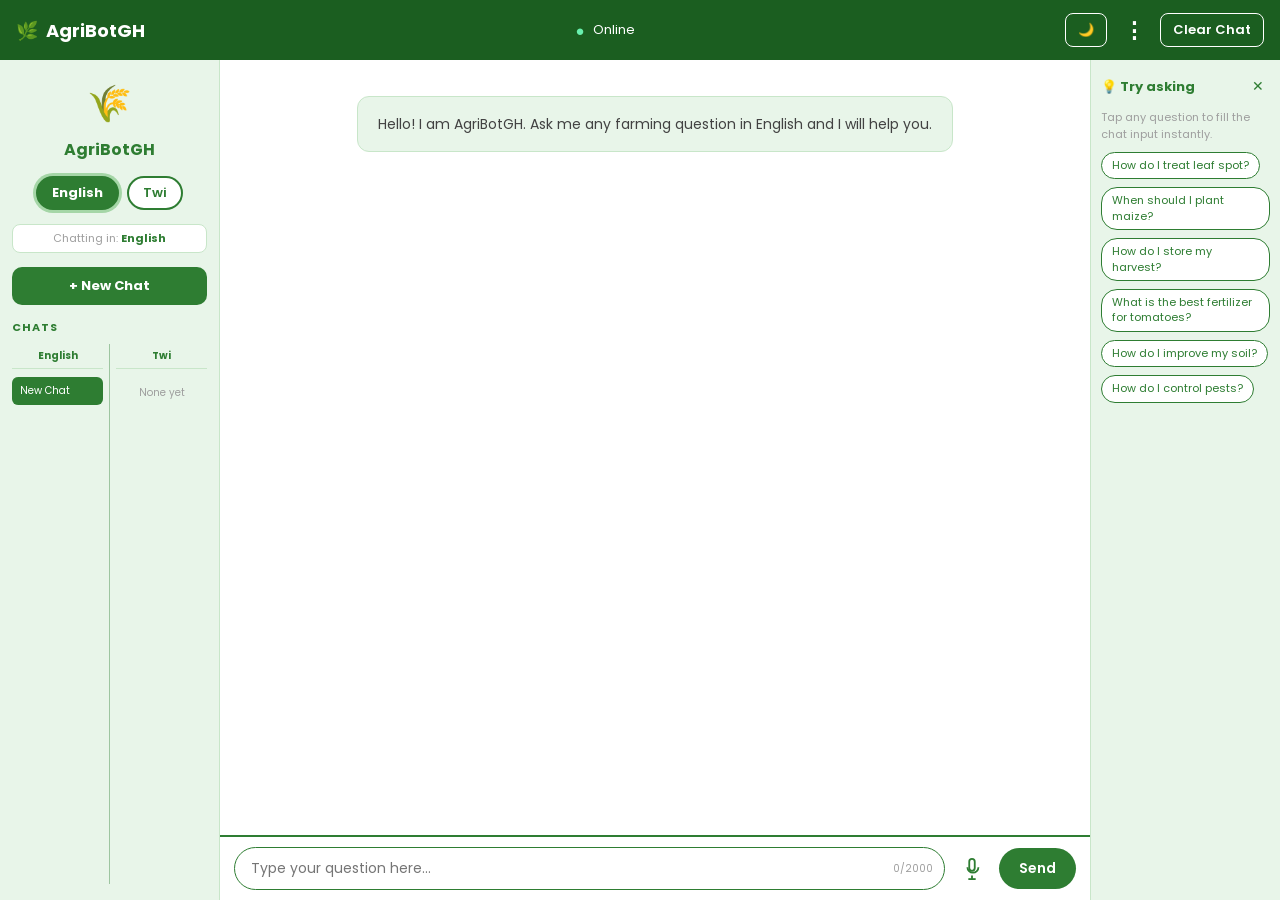
==== index.html @ aad79bd2 "AgriBotGH initial deployment" ====
<!DOCTYPE html>
<html lang="en">
<head>
  <meta charset="UTF-8">
  <meta name="viewport" content="width=device-width, initial-scale=1.0">
  <title>AgriBotGH</title>
  <link href="https://fonts.googleapis.com/css2?family=Poppins:wght@400;600;700&display=swap" rel="stylesheet">
  <link rel="stylesheet" href="style.css">
</head>
<body>
  <div class="app-shell">

    <header class="topbar">
      <div class="topbar-left">
        <button class="mobile-menu-button" aria-label="Open sidebar">☰</button>
        <span class="brand">
          <span class="brand-icon">🌿</span>
          <strong>AgriBotGH</strong>
        </span>
      </div>
      <div class="topbar-center">
        <span class="status-dot">●</span>
        <span class="status-text">Online</span>
      </div>
      <div class="topbar-right">
        <div class="mobile-language-toggle mobile-only"></div>
        <button class="theme-toggle-button" type="button" aria-label="Switch theme">🌙</button>
        <button class="suggestions-toggle-button" type="button" aria-label="Show suggestions" title="Quick suggestions">⋮</button>
        <button class="clear-chat-button" type="button">Clear Chat</button>
      </div>
    </header>

    <div class="main-layout">

      <!-- LEFT SIDEBAR -->
      <aside class="sidebar" id="leftSidebar">
        <div class="sidebar-brand">
          <div class="sidebar-icon">🌾</div>
          <div class="sidebar-title">AgriBotGH</div>
        </div>
        <div class="language-toggle" id="languageToggle">
          <button type="button" class="lang-button active" data-lang="en">English</button>
          <button type="button" class="lang-button" data-lang="tw">Twi</button>
        </div>
        <div class="current-lang-indicator" id="currentLangIndicator">
          Chatting in: <strong>English</strong>
        </div>
        <button type="button" class="new-chat-btn" id="newChatBtn">+ New Chat</button>
        <div class="sidebar-history">
          <div class="sidebar-history-title">Chats</div>
          <div class="history-columns">
            <div class="history-col">
              <div class="history-col-label">English</div>
              <div class="history-col-list" id="enHistoryList">
                <p class="empty-state-small">None yet</p>
              </div>
            </div>
            <div class="history-divider"></div>
            <div class="history-col">
              <div class="history-col-label">Twi</div>
              <div class="history-col-list" id="twHistoryList">
                <p class="empty-state-small">None yet</p>
              </div>
            </div>
          </div>
        </div>

      </aside>

      <!-- MAIN CHAT -->
      <section class="chat-area">
        <div class="chat-content">
          <div class="messages" id="messages"></div>
        </div>
        <div class="chat-input-bar">
          <div class="input-wrapper">
            <input id="chatInput" type="text" placeholder="Type your question here..." autocomplete="off" maxlength="2000">
            <span class="char-counter" id="charCounter">0/2000</span>
          </div>
          <button id="voiceButton" type="button" class="voice-button" aria-label="Record voice message">
            <svg class="voice-icon" viewBox="0 0 24 24" fill="none" stroke="currentColor" stroke-width="2">
              <path d="M12 1c-1.657 0-3 1.343-3 3v7c0 1.657 1.343 3 3 3s3-1.343 3-3V4c0-1.657-1.343-3-3-3z"/>
              <path d="M19 10c0 3.314-2.686 6-6 6s-6-2.686-6-6"/>
              <line x1="12" y1="19" x2="12" y2="23"/>
              <line x1="8" y1="23" x2="16" y2="23"/>
            </svg>
          </button>
          <canvas id="voiceCanvas" width="80" height="32" style="display:none;border-radius:6px;background:rgba(46,125,50,0.08);"></canvas>
          <button id="sendButton" type="button" class="send-button">Send</button>
        </div>
      </section>

      <!-- RIGHT SIDEBAR: Quick Suggestions -->
      <aside class="suggestions-sidebar open" id="suggestionsSidebar">
        <div class="suggestions-header">
          <span class="suggestions-title">💡 Try asking</span>
          <button class="suggestions-close" type="button" aria-label="Close suggestions">✕</button>
        </div>
        <p class="sidebar-description">Tap any question to fill the chat input instantly.</p>
        <div id="chipsContainer">
          <div class="chips-group" id="enChips">
            <button type="button" class="chip" data-lang="en">How do I treat leaf spot?</button>
            <button type="button" class="chip" data-lang="en">When should I plant maize?</button>
            <button type="button" class="chip" data-lang="en">How do I store my harvest?</button>
            <button type="button" class="chip" data-lang="en">What is the best fertilizer for tomatoes?</button>
            <button type="button" class="chip" data-lang="en">How do I improve my soil?</button>
            <button type="button" class="chip" data-lang="en">How do I control pests?</button>
          </div>
          <div class="chips-group" id="twChips" style="display:none">
            <button type="button" class="chip" data-lang="tw">Dɛn na menyɛ sɛ m'asase yɛ pa?</button>
            <button type="button" class="chip" data-lang="tw">Bere bɛn na meto aburoɔ?</button>
            <button type="button" class="chip" data-lang="tw">Dɛn na menyɛ wɔ abura mu yadeɛ ho?</button>
            <button type="button" class="chip" data-lang="tw">Ferefere bɛn na ɛyɛ dɛ wɔ tamato ho?</button>
            <button type="button" class="chip" data-lang="tw">Dɛn ferefere na ɛboa m'asase mu?</button>
            <button type="button" class="chip" data-lang="tw">Dɛn na menyɛ wɔ adwummaker ho?</button>
          </div>
        </div>
      </aside>

    </div>

    <div class="mobile-overlay" id="mobileOverlay"></div>


  </div>
  <script src="app.js"></script>
</body>
</html>
---- style.css ----
:root {
  --color-primary: #2E7D32;
  --color-header: #1B5E20;
  --color-sidebar-bg: #E8F5E9;
  --color-page-bg: #F5F5F5;
  --color-bot-bubble: #F0F0F0;
  --color-body-text: #424242;
  --color-timestamp: #9E9E9E;
  --color-chat-bg: white;
  --font-main: 'Poppins', sans-serif;
  --font-size-base: 15px;
  --bubble-radius: 16px;
}

* { box-sizing: border-box; }
html, body { margin: 0; min-height: 100%; height: 100%; }

body {
  font-family: var(--font-main);
  font-size: var(--font-size-base);
  color: var(--color-body-text);
  background: var(--color-page-bg);
}

button { font-family: var(--font-main); }

.app-shell {
  height: 100vh;
  display: flex;
  flex-direction: column;
  overflow: hidden;
}

/* ── TOPBAR ─────────────────────────────────────────────────────── */
.topbar {
  background: var(--color-header);
  color: white;
  display: flex;
  align-items: center;
  justify-content: space-between;
  padding: 0 16px;
  height: 60px;
  flex-shrink: 0;
  z-index: 10;
}

.topbar-left, .topbar-center, .topbar-right {
  display: flex;
  align-items: center;
  gap: 8px;
}

.new-conversation-button, .history-toggle-button, .suggestions-toggle-button {
  border: none;
  background: transparent;
  color: white;
  font-size: 18px;
  cursor: pointer;
  padding: 6px 8px;
  border-radius: 6px;
  transition: background 0.2s;
}
.new-conversation-button:hover, .history-toggle-button:hover, .suggestions-toggle-button:hover {
  background: rgba(255,255,255,0.15);
}

.suggestions-toggle-button {
  font-size: 22px;
  font-weight: 700;
  letter-spacing: -1px;
}

.brand { display: flex; align-items: center; gap: 8px; font-size: 18px; font-weight: 700; }
.status-dot { color: #69F0AE; }
.status-text { font-size: 13px; }

.clear-chat-button, .theme-toggle-button {
  border: 1px solid white;
  background: transparent;
  color: white;
  border-radius: 8px;
  padding: 6px 12px;
  cursor: pointer;
  font-weight: 600;
  font-size: 13px;
}

/* ── MAIN LAYOUT ─────────────────────────────────────────────────── */
.main-layout {
  display: flex;
  flex: 1;
  min-height: 0;
  overflow: hidden;
}

/* ── LEFT SIDEBAR ─────────────────────────────────────────────────── */
.sidebar {
  width: 220px;
  min-width: 220px;
  background: var(--color-sidebar-bg);
  padding: 16px 12px;
  display: flex;
  flex-direction: column;
  gap: 14px;
  overflow-y: auto;
  border-right: 1px solid #C8E6C9;
}

.sidebar-brand { text-align: center; }
.sidebar-icon { font-size: 36px; }
.sidebar-title { font-size: 16px; font-weight: 700; color: var(--color-primary); margin-top: 6px; }

.language-toggle { display: flex; justify-content: center; gap: 8px; }

.lang-button {
  border-radius: 20px;
  padding: 5px 14px;
  font-size: 13px;
  cursor: pointer;
  border: 2px solid var(--color-primary);
  background: white;
  color: var(--color-primary);
  font-weight: 600;
  transition: all 0.2s ease;
}

/* FIX 1: Clear active state highlight */
.lang-button.active {
  background: var(--color-primary) !important;
  color: white !important;
  border-color: var(--color-primary) !important;
  box-shadow: 0 0 0 3px #A5D6A7 !important;
  font-weight: 700 !important;
}

/* Current language indicator */
.current-lang-indicator {
  text-align: center;
  font-size: 11px;
  color: var(--color-timestamp);
  background: white;
  border-radius: 8px;
  padding: 5px 8px;
  border: 1px solid #C8E6C9;
}
.current-lang-indicator strong { color: var(--color-primary); }

/* FIX 3: History split into two columns with divider */


/* ── CHAT AREA ─────────────────────────────────────────────────────── */
.chat-area {
  flex: 1;
  background: var(--color-chat-bg);
  display: flex;
  flex-direction: column;
  min-height: 0;
  overflow: hidden;
}

.chat-content { flex: 1; overflow: hidden; padding: 16px 20px 0; }

.messages {
  display: flex;
  flex-direction: column;
  gap: 16px;
  height: 100%;
  overflow-y: auto;
  padding-bottom: 16px;
}

.message-card { display: flex; flex-direction: column; gap: 4px; }
.bot-message, .typing-indicator { align-items: flex-start; }

.bot-message .bubble, .typing-indicator .bubble {
  display: inline-flex;
  align-items: flex-start;
  gap: 10px;
  background: var(--color-bot-bubble);
  color: var(--color-body-text);
  border-radius: 0 var(--bubble-radius) var(--bubble-radius) var(--bubble-radius);
  max-width: 75%;
  padding: 12px 16px;
  line-height: 1.6;
  font-size: 14px;
}

.user-message { align-items: flex-end; }
.user-message .bubble {
  background: var(--color-primary);
  color: white;
  border-radius: var(--bubble-radius) 0 var(--bubble-radius) var(--bubble-radius);
  max-width: 75%;
  padding: 12px 16px;
  font-size: 14px;
  line-height: 1.6;
}

.message-icon { font-size: 16px; flex-shrink: 0; }
.message-timestamp { font-size: 10px; color: var(--color-timestamp); }
.message-timestamp.right { text-align: right; }

/* FIX 4: Welcome message per language */
.welcome-box {
  margin: 20px auto;
  background: #E8F5E9;
  border: 1px solid #C8E6C9;
  border-radius: 12px;
  padding: 16px 20px;
  max-width: 80%;
  font-size: 14px;
  color: var(--color-body-text);
  text-align: center;
  line-height: 1.6;
}

/* ── INPUT BAR ─────────────────────────────────────────────────────── */
.chat-input-bar {
  border-top: 2px solid var(--color-primary);
  padding: 10px 14px;
  background: white;
  display: flex;
  gap: 8px;
  align-items: center;
  flex-shrink: 0;
}

.input-wrapper {
  flex: 1;
  position: relative;
  display: flex;
  align-items: center;
}

#chatInput {
  width: 100%;
  border: 1.5px solid #ccc;
  border-radius: 24px;
  padding: 10px 50px 10px 16px;
  font-family: var(--font-main);
  font-size: 14px;
}
#chatInput:focus { outline: none; border-color: var(--color-primary); }

.char-counter {
  position: absolute;
  right: 12px;
  font-size: 10px;
  color: var(--color-timestamp);
  pointer-events: none;
}
.char-counter.warning { color: #e53935; }

.voice-button {
  border: none;
  background: transparent;
  color: var(--color-primary);
  font-size: 20px;
  cursor: pointer;
  padding: 8px;
  display: flex;
  align-items: center;
  justify-content: center;
  position: relative;
  transition: all 0.2s ease;
  flex-shrink: 0;
}
.voice-icon { width: 22px; height: 22px; stroke: currentColor; }
.voice-button:hover { transform: scale(1.1); }
.voice-button.recording {
  background: #ff5252;
  color: white;
  border-radius: 50%;
  width: 40px;
  height: 40px;
  animation: pulse 1s infinite;
}

/* FIX 6: Recording timer below mic button */
.voice-button[data-timer]::after {
  content: attr(data-timer);
  position: absolute;
  bottom: -16px;
  left: 50%;
  transform: translateX(-50%);
  font-size: 9px;
  color: #e53935;
  font-weight: 700;
  white-space: nowrap;
}

@keyframes pulse { 0%,100% { opacity:1; } 50% { opacity:0.6; } }

.send-button {
  border: none;
  background: var(--color-primary);
  color: white;
  border-radius: 24px;
  padding: 10px 20px;
  cursor: pointer;
  font-weight: 600;
  font-size: 14px;
  flex-shrink: 0;
}

/* ── RIGHT SIDEBAR: SUGGESTIONS ──────────────────────────────────── */
.suggestions-sidebar {
  width: 0;
  min-width: 0;
  background: var(--color-sidebar-bg);
  border-left: 1px solid #C8E6C9;
  display: flex;
  flex-direction: column;
  overflow: hidden;
  transition: width 0.3s ease, min-width 0.3s ease;
  flex-shrink: 0;
}

.suggestions-sidebar.open {
  width: 190px;
  min-width: 190px;
  padding: 14px 10px;
  gap: 10px;
}

.suggestions-header {
  display: flex;
  align-items: center;
  justify-content: space-between;
  flex-shrink: 0;
}

.suggestions-title { font-size: 13px; font-weight: 700; color: var(--color-primary); }

.suggestions-close {
  border: none;
  background: transparent;
  color: var(--color-primary);
  font-size: 14px;
  cursor: pointer;
  padding: 2px 6px;
  border-radius: 4px;
}
.suggestions-close:hover { background: rgba(46,125,50,0.1); }

.sidebar-description { font-size: 11px; color: var(--color-timestamp); margin: 0; line-height: 1.5; }

.chips-group { display: flex; flex-direction: column; gap: 8px; }
.chips-lang-label { font-size: 10px; font-weight: 700; color: var(--color-primary); text-transform: uppercase; letter-spacing: 0.5px; }

.chip {
  align-self: flex-start;
  border-radius: 16px;
  background: white;
  border: 1px solid var(--color-primary);
  color: var(--color-primary);
  font-size: 11px;
  padding: 5px 10px;
  cursor: pointer;
  text-align: left;
  line-height: 1.4;
  transition: all 0.2s;
}
.chip:hover { background: var(--color-primary); color: white; }

/* ── TYPING DOTS ─────────────────────────────────────────────────── */
@keyframes dotBounce { 0%,20%,100% { opacity:0.3; } 40% { opacity:1; } }
.typing-dots { display: inline-flex; gap: 6px; }
.typing-dots span { font-size: 14px; animation: dotBounce 0.6s infinite ease-in-out; }
.typing-dots span:nth-child(2) { animation-delay: 0.15s; }
.typing-dots span:nth-child(3) { animation-delay: 0.3s; }

/* ── MOBILE ─────────────────────────────────────────────────────── */
.mobile-menu-button {
  display: none;
  border: none;
  background: transparent;
  color: white;
  font-size: 20px;
  cursor: pointer;
}
.mobile-only { display: none; }
.mobile-overlay {
  display: none;
  position: fixed;
  inset: 0;
  background: rgba(0,0,0,0.4);
  z-index: 50;
}
.sidebar.mobile-open {
  display: flex;
  position: fixed;
  left: 0; top: 0;
  height: 100%;
  width: 80%;
  max-width: 280px;
  z-index: 100;
  box-shadow: 4px 0 20px rgba(0,0,0,0.15);
}

/* Floating history panel removed — history is in left sidebar */
.conversation-history-unused {
  position: fixed;
  right: -320px;
  top: 60px;
  width: 280px;
  height: calc(100vh - 60px);
  background: var(--color-sidebar-bg);
  border-left: 2px solid var(--color-primary);
  display: flex;
  flex-direction: column;
  z-index: 90;
  transition: right 0.3s ease;
  box-shadow: -4px 0 20px rgba(0,0,0,0.1);
}
.conversation-history.open { right: 0; }

.history-header {
  padding: 14px 16px;
  border-bottom: 1px solid var(--color-primary);
  display: flex;
  justify-content: space-between;
  align-items: center;
}
.history-header h3 { margin: 0; color: var(--color-primary); font-size: 15px; }
.history-close {
  border: none;
  background: transparent;
  color: var(--color-primary);
  font-size: 16px;
  cursor: pointer;
}
.conversation-list { flex: 1; overflow-y: auto; padding: 10px; }
.conversation-item {
  padding: 10px;
  margin-bottom: 6px;
  background: white;
  border-radius: 8px;
  cursor: pointer;
  border-left: 3px solid transparent;
  transition: all 0.2s;
}
.conversation-item:hover { background: rgba(46,125,50,0.08); border-left-color: var(--color-primary); }
.conversation-item.active { background: var(--color-primary); color: white; }
.conversation-title { font-weight: 600; font-size: 12px; white-space: nowrap; overflow: hidden; text-overflow: ellipsis; }
.conversation-item.active .conversation-title { color: white; }
.conversation-time { font-size: 10px; color: var(--color-timestamp); margin-top: 3px; }
.conversation-item.active .conversation-time { color: rgba(255,255,255,0.7); }
.empty-state { text-align: center; color: var(--color-timestamp); font-size: 13px; padding: 20px; margin: 0; }

.history-overlay {
  display: none;
  position: fixed;
  inset: 0;
  background: rgba(0,0,0,0.3);
  z-index: 80;
}
.history-overlay.open { display: block; }

/* ── NIGHT MODE ──────────────────────────────────────────────────── */
body[data-theme="night"] {
  --color-header: #123a12;
  --color-sidebar-bg: #162e1a;
  --color-page-bg: #0d120b;
  --color-chat-bg: #111c12;
  --color-bot-bubble: #1f331e;
  --color-body-text: #e0f2e9;
  --color-timestamp: #b0bec5;
}
body[data-theme="night"] .lang-button { background: rgba(255,255,255,0.08); color: #c8e6c9; border-color: #64dd17; }
body[data-theme="night"] .chip { background: rgba(255,255,255,0.08); color: #c8e6c9; border-color: #64dd17; }
body[data-theme="night"] .sidebar-description { color: #b0bec5; }
body[data-theme="night"] .welcome-box { background: #1f331e; border-color: #2d5a2d; }
body[data-theme="night"] .send-button { background: #388E3C; }
body[data-theme="night"] .chat-input-bar { background: #122611; }
body[data-theme="night"] #chatInput { background: #1a2e1a; color: #e0f2e9; border-color: #2d5a2d; }
body[data-theme="night"] .conversation-item { background: rgba(255,255,255,0.06); }
body[data-theme="night"] .conversation-item:hover { background: rgba(100,221,23,0.1); }
body[data-theme="night"] .conversation-title { color: #e0f2e9; }
body[data-theme="night"] .history-mini-item { background: rgba(255,255,255,0.06); color: #e0f2e9; }
body[data-theme="night"] .history-mini-item:hover { background: rgba(100,221,23,0.1); }
body[data-theme="night"] .current-lang-indicator { background: rgba(255,255,255,0.06); border-color: #2d5a2d; color: #b0bec5; }

/* ── RESPONSIVE ──────────────────────────────────────────────────── */
@media (max-width: 768px) {
  .main-layout { flex-direction: column; }
  .sidebar { display: none; padding-top: 60px; }
  .suggestions-sidebar { display: none; }
  .chat-area { width: 100%; }
  .topbar-center { display: none; }
  .mobile-menu-button { display: inline-flex; }
  .mobile-only { display: flex; }
}

/* ── SIDEBAR HISTORY (two columns) ──────────────────────────────── */
.sidebar-history { flex: 1; display: flex; flex-direction: column; gap: 8px; min-height: 0; overflow: hidden; }
.sidebar-history-title { font-size: 11px; font-weight: 700; color: var(--color-primary); text-transform: uppercase; letter-spacing: 1px; }

.history-columns {
  display: flex;
  gap: 0;
  flex: 1;
  min-height: 0;
  overflow: hidden;
}

.history-col {
  flex: 1;
  display: flex;
  flex-direction: column;
  gap: 4px;
  min-width: 0;
  overflow: hidden;
}

.history-col-label {
  font-size: 10px;
  font-weight: 700;
  color: var(--color-primary);
  text-align: center;
  padding: 4px 2px;
  border-bottom: 1px solid #C8E6C9;
  margin-bottom: 4px;
}

.history-divider {
  width: 1px;
  background: var(--color-primary);
  margin: 0 6px;
  opacity: 0.4;
}

.history-col-list {
  flex: 1;
  overflow-y: auto;
  display: flex;
  flex-direction: column;
  gap: 4px;
}

.empty-state-small {
  font-size: 10px;
  color: var(--color-timestamp);
  text-align: center;
  padding: 8px 4px;
  margin: 0;
}

.history-mini-item {
  background: white;
  border-radius: 6px;
  padding: 6px 6px;
  cursor: pointer;
  border-left: 2px solid transparent;
  transition: all 0.2s;
  font-size: 10px;
  white-space: nowrap;
  overflow: hidden;
  text-overflow: ellipsis;
  color: var(--color-body-text);
}

.history-mini-item:hover { border-left-color: var(--color-primary); background: #F1F8E9; }
.history-mini-item.active { background: var(--color-primary); color: white; border-left-color: var(--color-primary); }

body[data-theme="night"] .history-mini-item { background: rgba(255,255,255,0.06); color: #e0f2e9; }
body[data-theme="night"] .history-mini-item:hover { background: rgba(100,221,23,0.1); }

/* New Chat button in sidebar */
.new-chat-btn {
  width: 100%;
  padding: 9px 14px;
  background: var(--color-primary);
  color: white;
  border: none;
  border-radius: 10px;
  font-family: var(--font-main);
  font-size: 13px;
  font-weight: 700;
  cursor: pointer;
  transition: background 0.2s, transform 0.1s;
  text-align: center;
  flex-shrink: 0;
}
.new-chat-btn:hover { background: #1B5E20; transform: scale(1.02); }
body[data-theme="night"] .new-chat-btn { background: #388E3C; }
body[data-theme="night"] .new-chat-btn:hover { background: #2E7D32; }

/* Voice recording tip messages */
.voice-tip {
  text-align: center;
  font-size: 11px;
  color: #2E7D32;
  padding: 5px 10px;
  background: #E8F5E9;
  border-radius: 8px;
  margin: 0 auto;
  max-width: 280px;
  animation: fadeIn 0.3s ease;
}
.voice-tip.error { color: #c62828; background: #FFEBEE; }

@keyframes fadeIn { from { opacity: 0; transform: translateY(4px); } to { opacity: 1; transform: translateY(0); } }

#voiceCanvas { flex-shrink: 0; }
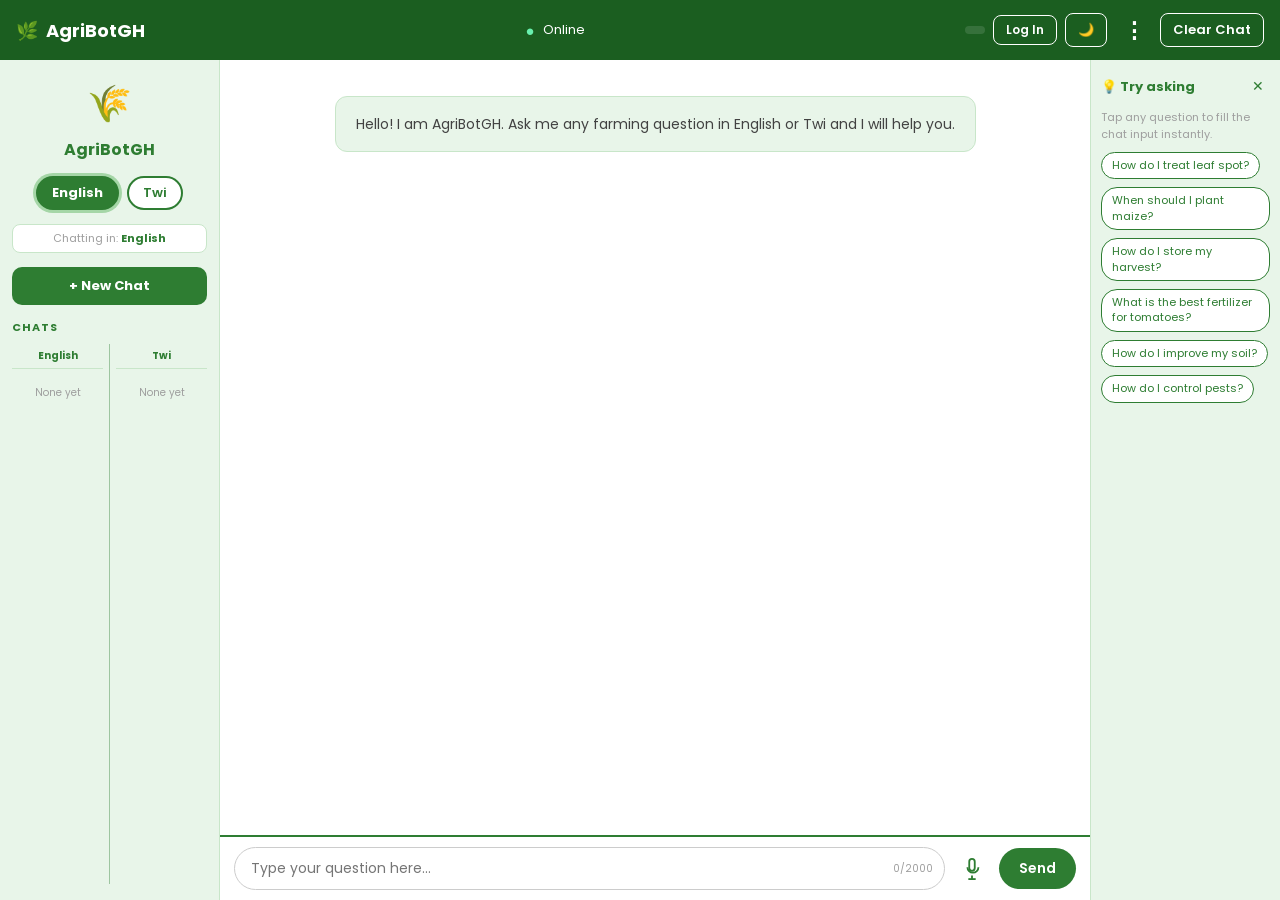
==== commit 80c4dfd8: "Updated dataset to 557 refined Q&A pairs with proper English questions" ====
--- a/index.html
+++ b/index.html
@@ -24,6 +24,9 @@
       </div>
       <div class="topbar-right">
         <div class="mobile-language-toggle mobile-only"></div>
+        <span id="userBadge" class="user-badge"></span>
+        <button id="loginBtn" class="topbar-auth-btn" onclick="window.location.href='/auth.html'" style="display:none">Log In</button>
+        <button id="logoutBtn" class="topbar-auth-btn logout" style="display:none">Log Out</button>
         <button class="theme-toggle-button" type="button" aria-label="Switch theme">🌙</button>
         <button class="suggestions-toggle-button" type="button" aria-label="Show suggestions" title="Quick suggestions">⋮</button>
         <button class="clear-chat-button" type="button">Clear Chat</button>
@@ -32,7 +35,6 @@
 
     <div class="main-layout">
 
-      <!-- LEFT SIDEBAR -->
       <aside class="sidebar" id="leftSidebar">
         <div class="sidebar-brand">
           <div class="sidebar-icon">🌾</div>
@@ -64,10 +66,8 @@
             </div>
           </div>
         </div>
-
       </aside>
 
-      <!-- MAIN CHAT -->
       <section class="chat-area">
         <div class="chat-content">
           <div class="messages" id="messages"></div>
@@ -90,7 +90,6 @@
         </div>
       </section>
 
-      <!-- RIGHT SIDEBAR: Quick Suggestions -->
       <aside class="suggestions-sidebar open" id="suggestionsSidebar">
         <div class="suggestions-header">
           <span class="suggestions-title">💡 Try asking</span>
@@ -120,8 +119,6 @@
     </div>
 
     <div class="mobile-overlay" id="mobileOverlay"></div>
-
-
   </div>
   <script src="app.js"></script>
 </body>
--- a/style.css
+++ b/style.css
@@ -1,605 +1,136 @@
-:root {
-  --color-primary: #2E7D32;
-  --color-header: #1B5E20;
-  --color-sidebar-bg: #E8F5E9;
-  --color-page-bg: #F5F5F5;
-  --color-bot-bubble: #F0F0F0;
-  --color-body-text: #424242;
-  --color-timestamp: #9E9E9E;
-  --color-chat-bg: white;
-  --font-main: 'Poppins', sans-serif;
-  --font-size-base: 15px;
-  --bubble-radius: 16px;
+:root{
+  --color-primary:#2E7D32; --color-header:#1B5E20; --color-sidebar-bg:#E8F5E9;
+  --color-page-bg:#F5F5F5; --color-bot-bubble:#F0F0F0; --color-body-text:#424242;
+  --color-timestamp:#9E9E9E; --color-chat-bg:white; --font-main:'Poppins',sans-serif;
+  --font-size-base:15px; --bubble-radius:16px;
 }
+*{box-sizing:border-box}
+html,body{margin:0;min-height:100%;height:100%}
+body{font-family:var(--font-main);font-size:var(--font-size-base);color:var(--color-body-text);background:var(--color-page-bg)}
+button{font-family:var(--font-main)}
+.app-shell{height:100vh;display:flex;flex-direction:column;overflow:hidden}
 
-* { box-sizing: border-box; }
-html, body { margin: 0; min-height: 100%; height: 100%; }
+.topbar{background:var(--color-header);color:white;display:flex;align-items:center;justify-content:space-between;padding:0 16px;height:60px;flex-shrink:0;z-index:10}
+.topbar-left,.topbar-center,.topbar-right{display:flex;align-items:center;gap:8px}
+.history-toggle-button,.suggestions-toggle-button{border:none;background:transparent;color:white;font-size:18px;cursor:pointer;padding:6px 8px;border-radius:6px}
+.history-toggle-button:hover,.suggestions-toggle-button:hover{background:rgba(255,255,255,.15)}
+.suggestions-toggle-button{font-size:22px;font-weight:700;letter-spacing:-1px}
+.brand{display:flex;align-items:center;gap:8px;font-size:18px;font-weight:700}
+.status-dot{color:#69F0AE}
+.status-text{font-size:13px}
+.clear-chat-button,.theme-toggle-button{border:1px solid white;background:transparent;color:white;border-radius:8px;padding:6px 12px;cursor:pointer;font-weight:600;font-size:13px}
 
-body {
-  font-family: var(--font-main);
-  font-size: var(--font-size-base);
-  color: var(--color-body-text);
-  background: var(--color-page-bg);
+.user-badge{font-size:13px;color:#c8e6c9;font-weight:600;padding:4px 10px;background:rgba(255,255,255,.12);border-radius:20px;white-space:nowrap;max-width:120px;overflow:hidden;text-overflow:ellipsis}
+.topbar-auth-btn{border:1.5px solid white;background:transparent;color:white;border-radius:8px;padding:5px 12px;cursor:pointer;font-family:var(--font-main);font-weight:600;font-size:12px;white-space:nowrap}
+.topbar-auth-btn:hover{background:rgba(255,255,255,.15)}
+.topbar-auth-btn.logout{border-color:#ffcdd2;color:#ffcdd2}
+.topbar-auth-btn.logout:hover{background:rgba(229,57,53,.2)}
+body[data-theme="night"] .user-badge{background:rgba(255,255,255,.08)}
+
+.main-layout{display:flex;flex:1;min-height:0;overflow:hidden}
+
+.sidebar{width:220px;min-width:220px;background:var(--color-sidebar-bg);padding:16px 12px;display:flex;flex-direction:column;gap:14px;overflow-y:auto;border-right:1px solid #C8E6C9}
+.sidebar-brand{text-align:center}
+.sidebar-icon{font-size:36px}
+.sidebar-title{font-size:16px;font-weight:700;color:var(--color-primary);margin-top:6px}
+.language-toggle{display:flex;justify-content:center;gap:8px}
+.lang-button{border-radius:20px;padding:5px 14px;font-size:13px;cursor:pointer;border:2px solid var(--color-primary);background:white;color:var(--color-primary);font-weight:600;transition:all .2s}
+.lang-button.active{background:var(--color-primary)!important;color:white!important;border-color:var(--color-primary)!important;box-shadow:0 0 0 3px #A5D6A7!important;font-weight:700!important}
+.current-lang-indicator{text-align:center;font-size:11px;color:var(--color-timestamp);background:white;border-radius:8px;padding:5px 8px;border:1px solid #C8E6C9}
+.current-lang-indicator strong{color:var(--color-primary)}
+
+.new-chat-btn{width:100%;padding:9px 14px;background:var(--color-primary);color:white;border:none;border-radius:10px;font-family:var(--font-main);font-size:13px;font-weight:700;cursor:pointer;transition:background .2s,transform .1s;text-align:center;flex-shrink:0}
+.new-chat-btn:hover{background:#1B5E20;transform:scale(1.02)}
+body[data-theme="night"] .new-chat-btn{background:#388E3C}
+body[data-theme="night"] .new-chat-btn:hover{background:#2E7D32}
+
+.sidebar-history{flex:1;display:flex;flex-direction:column;gap:8px;min-height:0;overflow:hidden}
+.sidebar-history-title{font-size:11px;font-weight:700;color:var(--color-primary);text-transform:uppercase;letter-spacing:1px}
+.history-columns{display:flex;gap:0;flex:1;min-height:0;overflow:hidden}
+.history-col{flex:1;display:flex;flex-direction:column;gap:4px;min-width:0;overflow:hidden}
+.history-col-label{font-size:10px;font-weight:700;color:var(--color-primary);text-align:center;padding:4px 2px;border-bottom:1px solid #C8E6C9;margin-bottom:4px}
+.history-divider{width:1px;background:var(--color-primary);margin:0 6px;opacity:.4}
+.history-col-list{flex:1;overflow-y:auto;display:flex;flex-direction:column;gap:4px}
+.empty-state-small{font-size:10px;color:var(--color-timestamp);text-align:center;padding:8px 4px;margin:0}
+.history-mini-item{background:white;border-radius:6px;padding:6px 6px;cursor:pointer;border-left:2px solid transparent;transition:all .2s;font-size:10px;white-space:nowrap;overflow:hidden;text-overflow:ellipsis;color:var(--color-body-text)}
+.history-mini-item:hover{border-left-color:var(--color-primary);background:#F1F8E9}
+.history-mini-item.active{background:var(--color-primary);color:white;border-left-color:var(--color-primary)}
+body[data-theme="night"] .history-mini-item{background:rgba(255,255,255,.06);color:#e0f2e9}
+body[data-theme="night"] .history-mini-item:hover{background:rgba(100,221,23,.1)}
+
+.chat-area{flex:1;background:var(--color-chat-bg);display:flex;flex-direction:column;min-height:0;overflow:hidden}
+.chat-content{flex:1;overflow:hidden;padding:16px 20px 0}
+.messages{display:flex;flex-direction:column;gap:16px;height:100%;overflow-y:auto;padding-bottom:16px}
+.message-card{display:flex;flex-direction:column;gap:4px}
+.bot-message,.typing-indicator{align-items:flex-start}
+.bot-message .bubble,.typing-indicator .bubble{display:inline-flex;align-items:flex-start;gap:10px;background:var(--color-bot-bubble);color:var(--color-body-text);border-radius:0 var(--bubble-radius) var(--bubble-radius) var(--bubble-radius);max-width:75%;padding:12px 16px;line-height:1.6;font-size:14px}
+.user-message{align-items:flex-end}
+.user-message .bubble{background:var(--color-primary);color:white;border-radius:var(--bubble-radius) 0 var(--bubble-radius) var(--bubble-radius);max-width:75%;padding:12px 16px;font-size:14px;line-height:1.6}
+.message-icon{font-size:16px;flex-shrink:0}
+.message-timestamp{font-size:10px;color:var(--color-timestamp)}
+.message-timestamp.right{text-align:right}
+.welcome-box{margin:20px auto;background:#E8F5E9;border:1px solid #C8E6C9;border-radius:12px;padding:16px 20px;max-width:80%;font-size:14px;color:var(--color-body-text);text-align:center;line-height:1.6}
+
+.chat-input-bar{border-top:2px solid var(--color-primary);padding:10px 14px;background:white;display:flex;gap:8px;align-items:center;flex-shrink:0}
+.input-wrapper{flex:1;position:relative;display:flex;align-items:center}
+#chatInput{width:100%;border:1.5px solid #ccc;border-radius:24px;padding:10px 60px 10px 16px;font-family:var(--font-main);font-size:14px}
+#chatInput:focus{outline:none;border-color:var(--color-primary)}
+.char-counter{position:absolute;right:12px;font-size:10px;color:var(--color-timestamp);pointer-events:none}
+.char-counter.warning{color:#e53935}
+.voice-button{border:none;background:transparent;color:var(--color-primary);font-size:20px;cursor:pointer;padding:8px;display:flex;align-items:center;justify-content:center;position:relative;transition:all .2s;flex-shrink:0}
+.voice-icon{width:22px;height:22px;stroke:currentColor}
+.voice-button:hover{transform:scale(1.1)}
+.voice-button.recording{background:#ff5252;color:white;border-radius:50%;width:40px;height:40px;animation:pulse 1s infinite}
+.voice-button[data-timer]::after{content:attr(data-timer);position:absolute;bottom:-16px;left:50%;transform:translateX(-50%);font-size:9px;color:#e53935;font-weight:700;white-space:nowrap}
+@keyframes pulse{0%,100%{opacity:1}50%{opacity:.6}}
+.send-button{border:none;background:var(--color-primary);color:white;border-radius:24px;padding:10px 20px;cursor:pointer;font-weight:600;font-size:14px;flex-shrink:0}
+
+#voiceCanvas{flex-shrink:0}
+.voice-tip{text-align:center;font-size:11px;color:#2E7D32;padding:5px 10px;background:#E8F5E9;border-radius:8px;margin:0 auto;max-width:280px;animation:fadeIn .3s ease}
+.voice-tip.error{color:#c62828;background:#FFEBEE}
+@keyframes fadeIn{from{opacity:0;transform:translateY(4px)}to{opacity:1;transform:translateY(0)}}
+
+.suggestions-sidebar{width:0;min-width:0;background:var(--color-sidebar-bg);border-left:1px solid #C8E6C9;display:flex;flex-direction:column;overflow:hidden;transition:width .3s ease,min-width .3s ease;flex-shrink:0}
+.suggestions-sidebar.open{width:190px;min-width:190px;padding:14px 10px;gap:10px}
+.suggestions-header{display:flex;align-items:center;justify-content:space-between;flex-shrink:0}
+.suggestions-title{font-size:13px;font-weight:700;color:var(--color-primary)}
+.suggestions-close{border:none;background:transparent;color:var(--color-primary);font-size:14px;cursor:pointer;padding:2px 6px;border-radius:4px}
+.suggestions-close:hover{background:rgba(46,125,50,.1)}
+.sidebar-description{font-size:11px;color:var(--color-timestamp);margin:0;line-height:1.5}
+.chips-group{display:flex;flex-direction:column;gap:8px}
+.chip{align-self:flex-start;border-radius:16px;background:white;border:1px solid var(--color-primary);color:var(--color-primary);font-size:11px;padding:5px 10px;cursor:pointer;text-align:left;line-height:1.4;transition:all .2s}
+.chip:hover{background:var(--color-primary);color:white}
+
+@keyframes dotBounce{0%,20%,100%{opacity:.3}40%{opacity:1}}
+.typing-dots{display:inline-flex;gap:6px}
+.typing-dots span{font-size:14px;animation:dotBounce .6s infinite ease-in-out}
+.typing-dots span:nth-child(2){animation-delay:.15s}
+.typing-dots span:nth-child(3){animation-delay:.3s}
+
+.mobile-menu-button{display:none;border:none;background:transparent;color:white;font-size:20px;cursor:pointer}
+.mobile-only{display:none}
+.mobile-overlay{display:none;position:fixed;inset:0;background:rgba(0,0,0,.4);z-index:50}
+.sidebar.mobile-open{display:flex;position:fixed;left:0;top:0;height:100%;width:80%;max-width:280px;z-index:100;box-shadow:4px 0 20px rgba(0,0,0,.15)}
+
+body[data-theme="night"]{
+  --color-header:#123a12;--color-sidebar-bg:#162e1a;--color-page-bg:#0d120b;
+  --color-chat-bg:#111c12;--color-bot-bubble:#1f331e;--color-body-text:#e0f2e9;--color-timestamp:#b0bec5;
 }
+body[data-theme="night"] .lang-button{background:rgba(255,255,255,.08);color:#c8e6c9;border-color:#64dd17}
+body[data-theme="night"] .chip{background:rgba(255,255,255,.08);color:#c8e6c9;border-color:#64dd17}
+body[data-theme="night"] .sidebar-description{color:#b0bec5}
+body[data-theme="night"] .welcome-box{background:#1f331e;border-color:#2d5a2d}
+body[data-theme="night"] .send-button{background:#388E3C}
+body[data-theme="night"] .chat-input-bar{background:#122611}
+body[data-theme="night"] #chatInput{background:#1a2e1a;color:#e0f2e9;border-color:#2d5a2d}
+body[data-theme="night"] .current-lang-indicator{background:rgba(255,255,255,.06);border-color:#2d5a2d;color:#b0bec5}
 
-button { font-family: var(--font-main); }
-
-.app-shell {
-  height: 100vh;
-  display: flex;
-  flex-direction: column;
-  overflow: hidden;
+@media (max-width:768px){
+  .main-layout{flex-direction:column}
+  .sidebar{display:none;padding-top:60px}
+  .suggestions-sidebar{display:none}
+  .chat-area{width:100%}
+  .topbar-center{display:none}
+  .mobile-menu-button{display:inline-flex}
+  .mobile-only{display:flex}
 }
-
-/* ── TOPBAR ─────────────────────────────────────────────────────── */
-.topbar {
-  background: var(--color-header);
-  color: white;
-  display: flex;
-  align-items: center;
-  justify-content: space-between;
-  padding: 0 16px;
-  height: 60px;
-  flex-shrink: 0;
-  z-index: 10;
-}
-
-.topbar-left, .topbar-center, .topbar-right {
-  display: flex;
-  align-items: center;
-  gap: 8px;
-}
-
-.new-conversation-button, .history-toggle-button, .suggestions-toggle-button {
-  border: none;
-  background: transparent;
-  color: white;
-  font-size: 18px;
-  cursor: pointer;
-  padding: 6px 8px;
-  border-radius: 6px;
-  transition: background 0.2s;
-}
-.new-conversation-button:hover, .history-toggle-button:hover, .suggestions-toggle-button:hover {
-  background: rgba(255,255,255,0.15);
-}
-
-.suggestions-toggle-button {
-  font-size: 22px;
-  font-weight: 700;
-  letter-spacing: -1px;
-}
-
-.brand { display: flex; align-items: center; gap: 8px; font-size: 18px; font-weight: 700; }
-.status-dot { color: #69F0AE; }
-.status-text { font-size: 13px; }
-
-.clear-chat-button, .theme-toggle-button {
-  border: 1px solid white;
-  background: transparent;
-  color: white;
-  border-radius: 8px;
-  padding: 6px 12px;
-  cursor: pointer;
-  font-weight: 600;
-  font-size: 13px;
-}
-
-/* ── MAIN LAYOUT ─────────────────────────────────────────────────── */
-.main-layout {
-  display: flex;
-  flex: 1;
-  min-height: 0;
-  overflow: hidden;
-}
-
-/* ── LEFT SIDEBAR ─────────────────────────────────────────────────── */
-.sidebar {
-  width: 220px;
-  min-width: 220px;
-  background: var(--color-sidebar-bg);
-  padding: 16px 12px;
-  display: flex;
-  flex-direction: column;
-  gap: 14px;
-  overflow-y: auto;
-  border-right: 1px solid #C8E6C9;
-}
-
-.sidebar-brand { text-align: center; }
-.sidebar-icon { font-size: 36px; }
-.sidebar-title { font-size: 16px; font-weight: 700; color: var(--color-primary); margin-top: 6px; }
-
-.language-toggle { display: flex; justify-content: center; gap: 8px; }
-
-.lang-button {
-  border-radius: 20px;
-  padding: 5px 14px;
-  font-size: 13px;
-  cursor: pointer;
-  border: 2px solid var(--color-primary);
-  background: white;
-  color: var(--color-primary);
-  font-weight: 600;
-  transition: all 0.2s ease;
-}
-
-/* FIX 1: Clear active state highlight */
-.lang-button.active {
-  background: var(--color-primary) !important;
-  color: white !important;
-  border-color: var(--color-primary) !important;
-  box-shadow: 0 0 0 3px #A5D6A7 !important;
-  font-weight: 700 !important;
-}
-
-/* Current language indicator */
-.current-lang-indicator {
-  text-align: center;
-  font-size: 11px;
-  color: var(--color-timestamp);
-  background: white;
-  border-radius: 8px;
-  padding: 5px 8px;
-  border: 1px solid #C8E6C9;
-}
-.current-lang-indicator strong { color: var(--color-primary); }
-
-/* FIX 3: History split into two columns with divider */
-
-
-/* ── CHAT AREA ─────────────────────────────────────────────────────── */
-.chat-area {
-  flex: 1;
-  background: var(--color-chat-bg);
-  display: flex;
-  flex-direction: column;
-  min-height: 0;
-  overflow: hidden;
-}
-
-.chat-content { flex: 1; overflow: hidden; padding: 16px 20px 0; }
-
-.messages {
-  display: flex;
-  flex-direction: column;
-  gap: 16px;
-  height: 100%;
-  overflow-y: auto;
-  padding-bottom: 16px;
-}
-
-.message-card { display: flex; flex-direction: column; gap: 4px; }
-.bot-message, .typing-indicator { align-items: flex-start; }
-
-.bot-message .bubble, .typing-indicator .bubble {
-  display: inline-flex;
-  align-items: flex-start;
-  gap: 10px;
-  background: var(--color-bot-bubble);
-  color: var(--color-body-text);
-  border-radius: 0 var(--bubble-radius) var(--bubble-radius) var(--bubble-radius);
-  max-width: 75%;
-  padding: 12px 16px;
-  line-height: 1.6;
-  font-size: 14px;
-}
-
-.user-message { align-items: flex-end; }
-.user-message .bubble {
-  background: var(--color-primary);
-  color: white;
-  border-radius: var(--bubble-radius) 0 var(--bubble-radius) var(--bubble-radius);
-  max-width: 75%;
-  padding: 12px 16px;
-  font-size: 14px;
-  line-height: 1.6;
-}
-
-.message-icon { font-size: 16px; flex-shrink: 0; }
-.message-timestamp { font-size: 10px; color: var(--color-timestamp); }
-.message-timestamp.right { text-align: right; }
-
-/* FIX 4: Welcome message per language */
-.welcome-box {
-  margin: 20px auto;
-  background: #E8F5E9;
-  border: 1px solid #C8E6C9;
-  border-radius: 12px;
-  padding: 16px 20px;
-  max-width: 80%;
-  font-size: 14px;
-  color: var(--color-body-text);
-  text-align: center;
-  line-height: 1.6;
-}
-
-/* ── INPUT BAR ─────────────────────────────────────────────────────── */
-.chat-input-bar {
-  border-top: 2px solid var(--color-primary);
-  padding: 10px 14px;
-  background: white;
-  display: flex;
-  gap: 8px;
-  align-items: center;
-  flex-shrink: 0;
-}
-
-.input-wrapper {
-  flex: 1;
-  position: relative;
-  display: flex;
-  align-items: center;
-}
-
-#chatInput {
-  width: 100%;
-  border: 1.5px solid #ccc;
-  border-radius: 24px;
-  padding: 10px 50px 10px 16px;
-  font-family: var(--font-main);
-  font-size: 14px;
-}
-#chatInput:focus { outline: none; border-color: var(--color-primary); }
-
-.char-counter {
-  position: absolute;
-  right: 12px;
-  font-size: 10px;
-  color: var(--color-timestamp);
-  pointer-events: none;
-}
-.char-counter.warning { color: #e53935; }
-
-.voice-button {
-  border: none;
-  background: transparent;
-  color: var(--color-primary);
-  font-size: 20px;
-  cursor: pointer;
-  padding: 8px;
-  display: flex;
-  align-items: center;
-  justify-content: center;
-  position: relative;
-  transition: all 0.2s ease;
-  flex-shrink: 0;
-}
-.voice-icon { width: 22px; height: 22px; stroke: currentColor; }
-.voice-button:hover { transform: scale(1.1); }
-.voice-button.recording {
-  background: #ff5252;
-  color: white;
-  border-radius: 50%;
-  width: 40px;
-  height: 40px;
-  animation: pulse 1s infinite;
-}
-
-/* FIX 6: Recording timer below mic button */
-.voice-button[data-timer]::after {
-  content: attr(data-timer);
-  position: absolute;
-  bottom: -16px;
-  left: 50%;
-  transform: translateX(-50%);
-  font-size: 9px;
-  color: #e53935;
-  font-weight: 700;
-  white-space: nowrap;
-}
-
-@keyframes pulse { 0%,100% { opacity:1; } 50% { opacity:0.6; } }
-
-.send-button {
-  border: none;
-  background: var(--color-primary);
-  color: white;
-  border-radius: 24px;
-  padding: 10px 20px;
-  cursor: pointer;
-  font-weight: 600;
-  font-size: 14px;
-  flex-shrink: 0;
-}
-
-/* ── RIGHT SIDEBAR: SUGGESTIONS ──────────────────────────────────── */
-.suggestions-sidebar {
-  width: 0;
-  min-width: 0;
-  background: var(--color-sidebar-bg);
-  border-left: 1px solid #C8E6C9;
-  display: flex;
-  flex-direction: column;
-  overflow: hidden;
-  transition: width 0.3s ease, min-width 0.3s ease;
-  flex-shrink: 0;
-}
-
-.suggestions-sidebar.open {
-  width: 190px;
-  min-width: 190px;
-  padding: 14px 10px;
-  gap: 10px;
-}
-
-.suggestions-header {
-  display: flex;
-  align-items: center;
-  justify-content: space-between;
-  flex-shrink: 0;
-}
-
-.suggestions-title { font-size: 13px; font-weight: 700; color: var(--color-primary); }
-
-.suggestions-close {
-  border: none;
-  background: transparent;
-  color: var(--color-primary);
-  font-size: 14px;
-  cursor: pointer;
-  padding: 2px 6px;
-  border-radius: 4px;
-}
-.suggestions-close:hover { background: rgba(46,125,50,0.1); }
-
-.sidebar-description { font-size: 11px; color: var(--color-timestamp); margin: 0; line-height: 1.5; }
-
-.chips-group { display: flex; flex-direction: column; gap: 8px; }
-.chips-lang-label { font-size: 10px; font-weight: 700; color: var(--color-primary); text-transform: uppercase; letter-spacing: 0.5px; }
-
-.chip {
-  align-self: flex-start;
-  border-radius: 16px;
-  background: white;
-  border: 1px solid var(--color-primary);
-  color: var(--color-primary);
-  font-size: 11px;
-  padding: 5px 10px;
-  cursor: pointer;
-  text-align: left;
-  line-height: 1.4;
-  transition: all 0.2s;
-}
-.chip:hover { background: var(--color-primary); color: white; }
-
-/* ── TYPING DOTS ─────────────────────────────────────────────────── */
-@keyframes dotBounce { 0%,20%,100% { opacity:0.3; } 40% { opacity:1; } }
-.typing-dots { display: inline-flex; gap: 6px; }
-.typing-dots span { font-size: 14px; animation: dotBounce 0.6s infinite ease-in-out; }
-.typing-dots span:nth-child(2) { animation-delay: 0.15s; }
-.typing-dots span:nth-child(3) { animation-delay: 0.3s; }
-
-/* ── MOBILE ─────────────────────────────────────────────────────── */
-.mobile-menu-button {
-  display: none;
-  border: none;
-  background: transparent;
-  color: white;
-  font-size: 20px;
-  cursor: pointer;
-}
-.mobile-only { display: none; }
-.mobile-overlay {
-  display: none;
-  position: fixed;
-  inset: 0;
-  background: rgba(0,0,0,0.4);
-  z-index: 50;
-}
-.sidebar.mobile-open {
-  display: flex;
-  position: fixed;
-  left: 0; top: 0;
-  height: 100%;
-  width: 80%;
-  max-width: 280px;
-  z-index: 100;
-  box-shadow: 4px 0 20px rgba(0,0,0,0.15);
-}
-
-/* Floating history panel removed — history is in left sidebar */
-.conversation-history-unused {
-  position: fixed;
-  right: -320px;
-  top: 60px;
-  width: 280px;
-  height: calc(100vh - 60px);
-  background: var(--color-sidebar-bg);
-  border-left: 2px solid var(--color-primary);
-  display: flex;
-  flex-direction: column;
-  z-index: 90;
-  transition: right 0.3s ease;
-  box-shadow: -4px 0 20px rgba(0,0,0,0.1);
-}
-.conversation-history.open { right: 0; }
-
-.history-header {
-  padding: 14px 16px;
-  border-bottom: 1px solid var(--color-primary);
-  display: flex;
-  justify-content: space-between;
-  align-items: center;
-}
-.history-header h3 { margin: 0; color: var(--color-primary); font-size: 15px; }
-.history-close {
-  border: none;
-  background: transparent;
-  color: var(--color-primary);
-  font-size: 16px;
-  cursor: pointer;
-}
-.conversation-list { flex: 1; overflow-y: auto; padding: 10px; }
-.conversation-item {
-  padding: 10px;
-  margin-bottom: 6px;
-  background: white;
-  border-radius: 8px;
-  cursor: pointer;
-  border-left: 3px solid transparent;
-  transition: all 0.2s;
-}
-.conversation-item:hover { background: rgba(46,125,50,0.08); border-left-color: var(--color-primary); }
-.conversation-item.active { background: var(--color-primary); color: white; }
-.conversation-title { font-weight: 600; font-size: 12px; white-space: nowrap; overflow: hidden; text-overflow: ellipsis; }
-.conversation-item.active .conversation-title { color: white; }
-.conversation-time { font-size: 10px; color: var(--color-timestamp); margin-top: 3px; }
-.conversation-item.active .conversation-time { color: rgba(255,255,255,0.7); }
-.empty-state { text-align: center; color: var(--color-timestamp); font-size: 13px; padding: 20px; margin: 0; }
-
-.history-overlay {
-  display: none;
-  position: fixed;
-  inset: 0;
-  background: rgba(0,0,0,0.3);
-  z-index: 80;
-}
-.history-overlay.open { display: block; }
-
-/* ── NIGHT MODE ──────────────────────────────────────────────────── */
-body[data-theme="night"] {
-  --color-header: #123a12;
-  --color-sidebar-bg: #162e1a;
-  --color-page-bg: #0d120b;
-  --color-chat-bg: #111c12;
-  --color-bot-bubble: #1f331e;
-  --color-body-text: #e0f2e9;
-  --color-timestamp: #b0bec5;
-}
-body[data-theme="night"] .lang-button { background: rgba(255,255,255,0.08); color: #c8e6c9; border-color: #64dd17; }
-body[data-theme="night"] .chip { background: rgba(255,255,255,0.08); color: #c8e6c9; border-color: #64dd17; }
-body[data-theme="night"] .sidebar-description { color: #b0bec5; }
-body[data-theme="night"] .welcome-box { background: #1f331e; border-color: #2d5a2d; }
-body[data-theme="night"] .send-button { background: #388E3C; }
-body[data-theme="night"] .chat-input-bar { background: #122611; }
-body[data-theme="night"] #chatInput { background: #1a2e1a; color: #e0f2e9; border-color: #2d5a2d; }
-body[data-theme="night"] .conversation-item { background: rgba(255,255,255,0.06); }
-body[data-theme="night"] .conversation-item:hover { background: rgba(100,221,23,0.1); }
-body[data-theme="night"] .conversation-title { color: #e0f2e9; }
-body[data-theme="night"] .history-mini-item { background: rgba(255,255,255,0.06); color: #e0f2e9; }
-body[data-theme="night"] .history-mini-item:hover { background: rgba(100,221,23,0.1); }
-body[data-theme="night"] .current-lang-indicator { background: rgba(255,255,255,0.06); border-color: #2d5a2d; color: #b0bec5; }
-
-/* ── RESPONSIVE ──────────────────────────────────────────────────── */
-@media (max-width: 768px) {
-  .main-layout { flex-direction: column; }
-  .sidebar { display: none; padding-top: 60px; }
-  .suggestions-sidebar { display: none; }
-  .chat-area { width: 100%; }
-  .topbar-center { display: none; }
-  .mobile-menu-button { display: inline-flex; }
-  .mobile-only { display: flex; }
-}
-
-/* ── SIDEBAR HISTORY (two columns) ──────────────────────────────── */
-.sidebar-history { flex: 1; display: flex; flex-direction: column; gap: 8px; min-height: 0; overflow: hidden; }
-.sidebar-history-title { font-size: 11px; font-weight: 700; color: var(--color-primary); text-transform: uppercase; letter-spacing: 1px; }
-
-.history-columns {
-  display: flex;
-  gap: 0;
-  flex: 1;
-  min-height: 0;
-  overflow: hidden;
-}
-
-.history-col {
-  flex: 1;
-  display: flex;
-  flex-direction: column;
-  gap: 4px;
-  min-width: 0;
-  overflow: hidden;
-}
-
-.history-col-label {
-  font-size: 10px;
-  font-weight: 700;
-  color: var(--color-primary);
-  text-align: center;
-  padding: 4px 2px;
-  border-bottom: 1px solid #C8E6C9;
-  margin-bottom: 4px;
-}
-
-.history-divider {
-  width: 1px;
-  background: var(--color-primary);
-  margin: 0 6px;
-  opacity: 0.4;
-}
-
-.history-col-list {
-  flex: 1;
-  overflow-y: auto;
-  display: flex;
-  flex-direction: column;
-  gap: 4px;
-}
-
-.empty-state-small {
-  font-size: 10px;
-  color: var(--color-timestamp);
-  text-align: center;
-  padding: 8px 4px;
-  margin: 0;
-}
-
-.history-mini-item {
-  background: white;
-  border-radius: 6px;
-  padding: 6px 6px;
-  cursor: pointer;
-  border-left: 2px solid transparent;
-  transition: all 0.2s;
-  font-size: 10px;
-  white-space: nowrap;
-  overflow: hidden;
-  text-overflow: ellipsis;
-  color: var(--color-body-text);
-}
-
-.history-mini-item:hover { border-left-color: var(--color-primary); background: #F1F8E9; }
-.history-mini-item.active { background: var(--color-primary); color: white; border-left-color: var(--color-primary); }
-
-body[data-theme="night"] .history-mini-item { background: rgba(255,255,255,0.06); color: #e0f2e9; }
-body[data-theme="night"] .history-mini-item:hover { background: rgba(100,221,23,0.1); }
-
-/* New Chat button in sidebar */
-.new-chat-btn {
-  width: 100%;
-  padding: 9px 14px;
-  background: var(--color-primary);
-  color: white;
-  border: none;
-  border-radius: 10px;
-  font-family: var(--font-main);
-  font-size: 13px;
-  font-weight: 700;
-  cursor: pointer;
-  transition: background 0.2s, transform 0.1s;
-  text-align: center;
-  flex-shrink: 0;
-}
-.new-chat-btn:hover { background: #1B5E20; transform: scale(1.02); }
-body[data-theme="night"] .new-chat-btn { background: #388E3C; }
-body[data-theme="night"] .new-chat-btn:hover { background: #2E7D32; }
-
-/* Voice recording tip messages */
-.voice-tip {
-  text-align: center;
-  font-size: 11px;
-  color: #2E7D32;
-  padding: 5px 10px;
-  background: #E8F5E9;
-  border-radius: 8px;
-  margin: 0 auto;
-  max-width: 280px;
-  animation: fadeIn 0.3s ease;
-}
-.voice-tip.error { color: #c62828; background: #FFEBEE; }
-
-@keyframes fadeIn { from { opacity: 0; transform: translateY(4px); } to { opacity: 1; transform: translateY(0); } }
-
-#voiceCanvas { flex-shrink: 0; }
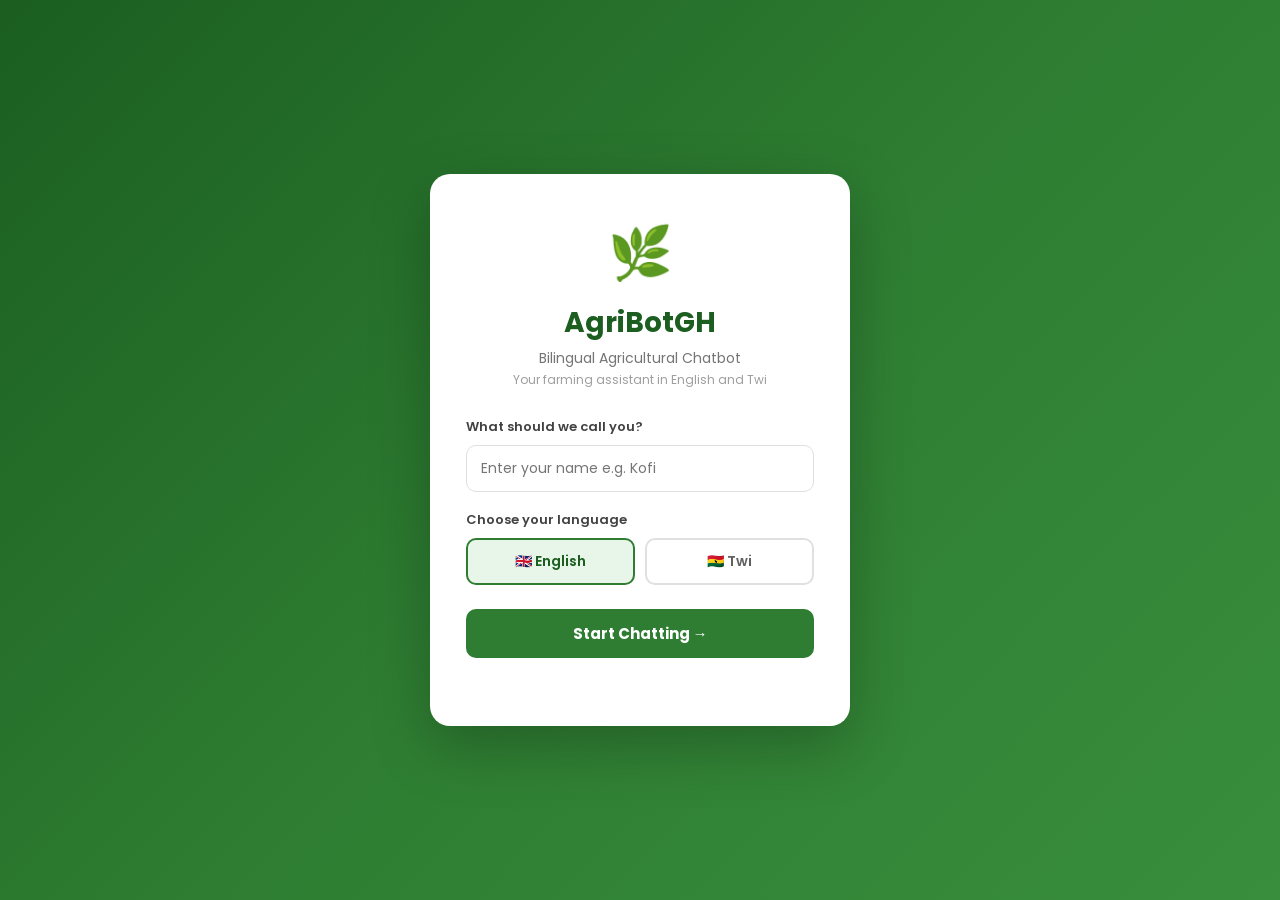
==== commit 89d7916d: "Updated chatbot interface and improved UI" ====
--- a/index.html
+++ b/index.html
@@ -1,125 +1,148 @@
 <!DOCTYPE html>
 <html lang="en">
 <head>
-  <meta charset="UTF-8">
-  <meta name="viewport" content="width=device-width, initial-scale=1.0">
-  <title>AgriBotGH</title>
-  <link href="https://fonts.googleapis.com/css2?family=Poppins:wght@400;600;700&display=swap" rel="stylesheet">
-  <link rel="stylesheet" href="style.css">
+<meta charset="UTF-8">
+<meta name="viewport" content="width=device-width, initial-scale=1.0">
+<title>AgriBotGH</title>
+<link href="https://fonts.googleapis.com/css2?family=Poppins:wght@400;600;700&display=swap" rel="stylesheet">
+<link rel="stylesheet" href="style.css">
 </head>
 <body>
-  <div class="app-shell">
+
+  <!-- ── WELCOME SCREEN ── -->
+  <div id="welcomeScreen" class="welcome-screen">
+    <div class="welcome-card">
+      <div class="welcome-logo">🌿</div>
+      <h1 class="welcome-title">AgriBotGH</h1>
+      <p class="welcome-subtitle">Bilingual Agricultural Chatbot</p>
+      <p class="welcome-tagline">Your farming assistant in English and Twi</p>
+
+      <div class="welcome-form">
+        <label class="form-label">What should we call you?</label>
+        <input type="text" id="nameInput" class="name-input"
+               placeholder="Enter your name e.g. Kofi"
+               maxlength="30" autocomplete="off">
+
+        <label class="form-label" style="margin-top:18px">Choose your language</label>
+        <div class="lang-choice-btns">
+          <button class="lang-choice-btn active" id="langEnBtn" onclick="selectWelcomeLang('en')">
+            🇬🇧 English
+          </button>
+          <button class="lang-choice-btn" id="langTwBtn" onclick="selectWelcomeLang('tw')">
+            🇬🇭 Twi
+          </button>
+        </div>
+
+        <button class="start-btn" onclick="startChat()">Start Chatting →</button>
+        <p id="welcomeError" class="welcome-error"></p>
+      </div>
+    </div>
+  </div>
+
+  <!-- ── MAIN CHAT APP ── -->
+  <div id="appShell" class="app-shell" style="display:none">
 
     <header class="topbar">
       <div class="topbar-left">
-        <button class="mobile-menu-button" aria-label="Open sidebar">☰</button>
-        <span class="brand">
-          <span class="brand-icon">🌿</span>
-          <strong>AgriBotGH</strong>
-        </span>
+        <button class="mobile-menu-btn" onclick="toggleSidebar()">☰</button>
+        <span class="brand">🌿 <strong>AgriBotGH</strong></span>
       </div>
       <div class="topbar-center">
         <span class="status-dot">●</span>
         <span class="status-text">Online</span>
       </div>
       <div class="topbar-right">
-        <div class="mobile-language-toggle mobile-only"></div>
         <span id="userBadge" class="user-badge"></span>
-        <button id="loginBtn" class="topbar-auth-btn" onclick="window.location.href='/auth.html'" style="display:none">Log In</button>
-        <button id="logoutBtn" class="topbar-auth-btn logout" style="display:none">Log Out</button>
-        <button class="theme-toggle-button" type="button" aria-label="Switch theme">🌙</button>
-        <button class="suggestions-toggle-button" type="button" aria-label="Show suggestions" title="Quick suggestions">⋮</button>
-        <button class="clear-chat-button" type="button">Clear Chat</button>
+        <button class="theme-btn" onclick="toggleTheme()" id="themeBtn" title="Switch theme">🌙</button>
+        <button class="clear-btn" onclick="clearChat()">Clear Chat</button>
       </div>
     </header>
 
     <div class="main-layout">
 
-      <aside class="sidebar" id="leftSidebar">
-        <div class="sidebar-brand">
-          <div class="sidebar-icon">🌾</div>
-          <div class="sidebar-title">AgriBotGH</div>
+      <!-- LEFT SIDEBAR -->
+      <aside class="sidebar" id="sidebar">
+        <div class="sidebar-top">
+          <div class="sidebar-logo">🌾</div>
+          <div class="sidebar-brand">AgriBotGH</div>
         </div>
-        <div class="language-toggle" id="languageToggle">
-          <button type="button" class="lang-button active" data-lang="en">English</button>
-          <button type="button" class="lang-button" data-lang="tw">Twi</button>
+
+        <!-- Language Toggle -->
+        <div class="lang-toggle">
+          <button class="lang-btn active" id="enBtn" onclick="switchLanguage('en')">English</button>
+          <button class="lang-btn" id="twBtn" onclick="switchLanguage('tw')">Twi</button>
         </div>
-        <div class="current-lang-indicator" id="currentLangIndicator">
-          Chatting in: <strong>English</strong>
-        </div>
-        <button type="button" class="new-chat-btn" id="newChatBtn">+ New Chat</button>
-        <div class="sidebar-history">
-          <div class="sidebar-history-title">Chats</div>
+        <div class="lang-indicator" id="langIndicator">Chatting in: <strong>English</strong></div>
+
+        <!-- New Chat -->
+        <button class="new-chat-btn" onclick="newChat()">+ New Chat</button>
+
+        <!-- Chat History -->
+        <div class="history-section">
+          <div class="history-title">Previous Chats</div>
           <div class="history-columns">
             <div class="history-col">
               <div class="history-col-label">English</div>
-              <div class="history-col-list" id="enHistoryList">
-                <p class="empty-state-small">None yet</p>
-              </div>
+              <div id="enHistory" class="history-list"></div>
             </div>
             <div class="history-divider"></div>
             <div class="history-col">
               <div class="history-col-label">Twi</div>
-              <div class="history-col-list" id="twHistoryList">
-                <p class="empty-state-small">None yet</p>
-              </div>
+              <div id="twHistory" class="history-list"></div>
             </div>
           </div>
         </div>
+
+        <!-- Change Name -->
+        <div class="sidebar-footer">
+          <button class="change-name-btn" onclick="changeName()">✏️ Change Name</button>
+        </div>
       </aside>
 
+      <!-- CHAT AREA -->
       <section class="chat-area">
-        <div class="chat-content">
-          <div class="messages" id="messages"></div>
-        </div>
-        <div class="chat-input-bar">
-          <div class="input-wrapper">
-            <input id="chatInput" type="text" placeholder="Type your question here..." autocomplete="off" maxlength="2000">
-            <span class="char-counter" id="charCounter">0/2000</span>
-          </div>
-          <button id="voiceButton" type="button" class="voice-button" aria-label="Record voice message">
-            <svg class="voice-icon" viewBox="0 0 24 24" fill="none" stroke="currentColor" stroke-width="2">
-              <path d="M12 1c-1.657 0-3 1.343-3 3v7c0 1.657 1.343 3 3 3s3-1.343 3-3V4c0-1.657-1.343-3-3-3z"/>
-              <path d="M19 10c0 3.314-2.686 6-6 6s-6-2.686-6-6"/>
-              <line x1="12" y1="19" x2="12" y2="23"/>
-              <line x1="8" y1="23" x2="16" y2="23"/>
-            </svg>
-          </button>
-          <canvas id="voiceCanvas" width="80" height="32" style="display:none;border-radius:6px;background:rgba(46,125,50,0.08);"></canvas>
-          <button id="sendButton" type="button" class="send-button">Send</button>
+        <div class="messages" id="messages"></div>
+        <div class="input-bar">
+          <input type="text" id="chatInput"
+                 placeholder="Type your farming question here..."
+                 maxlength="2000" autocomplete="off">
+          <span class="char-count" id="charCount">0/2000</span>
+          <button class="send-btn" id="sendBtn" onclick="handleSend()">Send</button>
         </div>
       </section>
 
-      <aside class="suggestions-sidebar open" id="suggestionsSidebar">
-        <div class="suggestions-header">
-          <span class="suggestions-title">💡 Try asking</span>
-          <button class="suggestions-close" type="button" aria-label="Close suggestions">✕</button>
+      <!-- RIGHT SIDEBAR: QUICK QUESTIONS -->
+      <aside class="chips-sidebar" id="chipsSidebar">
+        <div class="chips-header">
+          <span>💡 Try asking</span>
+          <button class="chips-close" onclick="toggleChips()">✕</button>
         </div>
-        <p class="sidebar-description">Tap any question to fill the chat input instantly.</p>
-        <div id="chipsContainer">
-          <div class="chips-group" id="enChips">
-            <button type="button" class="chip" data-lang="en">How do I treat leaf spot?</button>
-            <button type="button" class="chip" data-lang="en">When should I plant maize?</button>
-            <button type="button" class="chip" data-lang="en">How do I store my harvest?</button>
-            <button type="button" class="chip" data-lang="en">What is the best fertilizer for tomatoes?</button>
-            <button type="button" class="chip" data-lang="en">How do I improve my soil?</button>
-            <button type="button" class="chip" data-lang="en">How do I control pests?</button>
-          </div>
-          <div class="chips-group" id="twChips" style="display:none">
-            <button type="button" class="chip" data-lang="tw">Dɛn na menyɛ sɛ m'asase yɛ pa?</button>
-            <button type="button" class="chip" data-lang="tw">Bere bɛn na meto aburoɔ?</button>
-            <button type="button" class="chip" data-lang="tw">Dɛn na menyɛ wɔ abura mu yadeɛ ho?</button>
-            <button type="button" class="chip" data-lang="tw">Ferefere bɛn na ɛyɛ dɛ wɔ tamato ho?</button>
-            <button type="button" class="chip" data-lang="tw">Dɛn ferefere na ɛboa m'asase mu?</button>
-            <button type="button" class="chip" data-lang="tw">Dɛn na menyɛ wɔ adwummaker ho?</button>
-          </div>
+        <p class="chips-desc">Tap any question to fill the input.</p>
+        <div id="enChips" class="chips-group">
+          <button class="chip" onclick="fillChip(this)">How do I grow maize?</button>
+          <button class="chip" onclick="fillChip(this)">When should I plant maize in Ghana?</button>
+          <button class="chip" onclick="fillChip(this)">What is the best fertilizer for tomatoes?</button>
+          <button class="chip" onclick="fillChip(this)">How do I control pests on my farm?</button>
+          <button class="chip" onclick="fillChip(this)">How do I improve my soil?</button>
+          <button class="chip" onclick="fillChip(this)">How do I start fish farming?</button>
+          <button class="chip" onclick="fillChip(this)">How do I grow cassava?</button>
+          <button class="chip" onclick="fillChip(this)">What causes tomato blight?</button>
         </div>
+        <div id="twChips" class="chips-group" style="display:none">
+          <button class="chip" onclick="fillChip(this)">Dɛn na menyɛ sɛ meto aburoɔ?</button>
+          <button class="chip" onclick="fillChip(this)">Ferefere bɛn na ɛyɛ papa ma aburo?</button>
+          <button class="chip" onclick="fillChip(this)">Dɛn na menyɛ sɛ m'asase yɛ pa?</button>
+          <button class="chip" onclick="fillChip(this)">Dɛn na menyɛ adwummaker ho?</button>
+          <button class="chip" onclick="fillChip(this)">Dɛn na menyɛ sɛ meto bankye?</button>
+          <button class="chip" onclick="fillChip(this)">Dɛn na menyɛ apataa adwuma?</button>
+        </div>
+        <button class="chips-toggle-float" onclick="toggleChips()" id="chipsToggleBtn" title="Quick questions">💡</button>
       </aside>
 
     </div>
+    <div class="overlay" id="overlay" onclick="closeSidebar()"></div>
+  </div>
 
-    <div class="mobile-overlay" id="mobileOverlay"></div>
-  </div>
-  <script src="app.js"></script>
+<script src="app.js"></script>
 </body>
 </html>
--- a/style.css
+++ b/style.css
@@ -1,136 +1,264 @@
-:root{
-  --color-primary:#2E7D32; --color-header:#1B5E20; --color-sidebar-bg:#E8F5E9;
-  --color-page-bg:#F5F5F5; --color-bot-bubble:#F0F0F0; --color-body-text:#424242;
-  --color-timestamp:#9E9E9E; --color-chat-bg:white; --font-main:'Poppins',sans-serif;
-  --font-size-base:15px; --bubble-radius:16px;
-}
-*{box-sizing:border-box}
-html,body{margin:0;min-height:100%;height:100%}
-body{font-family:var(--font-main);font-size:var(--font-size-base);color:var(--color-body-text);background:var(--color-page-bg)}
-button{font-family:var(--font-main)}
-.app-shell{height:100vh;display:flex;flex-direction:column;overflow:hidden}
-
-.topbar{background:var(--color-header);color:white;display:flex;align-items:center;justify-content:space-between;padding:0 16px;height:60px;flex-shrink:0;z-index:10}
-.topbar-left,.topbar-center,.topbar-right{display:flex;align-items:center;gap:8px}
-.history-toggle-button,.suggestions-toggle-button{border:none;background:transparent;color:white;font-size:18px;cursor:pointer;padding:6px 8px;border-radius:6px}
-.history-toggle-button:hover,.suggestions-toggle-button:hover{background:rgba(255,255,255,.15)}
-.suggestions-toggle-button{font-size:22px;font-weight:700;letter-spacing:-1px}
-.brand{display:flex;align-items:center;gap:8px;font-size:18px;font-weight:700}
-.status-dot{color:#69F0AE}
-.status-text{font-size:13px}
-.clear-chat-button,.theme-toggle-button{border:1px solid white;background:transparent;color:white;border-radius:8px;padding:6px 12px;cursor:pointer;font-weight:600;font-size:13px}
-
-.user-badge{font-size:13px;color:#c8e6c9;font-weight:600;padding:4px 10px;background:rgba(255,255,255,.12);border-radius:20px;white-space:nowrap;max-width:120px;overflow:hidden;text-overflow:ellipsis}
-.topbar-auth-btn{border:1.5px solid white;background:transparent;color:white;border-radius:8px;padding:5px 12px;cursor:pointer;font-family:var(--font-main);font-weight:600;font-size:12px;white-space:nowrap}
-.topbar-auth-btn:hover{background:rgba(255,255,255,.15)}
-.topbar-auth-btn.logout{border-color:#ffcdd2;color:#ffcdd2}
-.topbar-auth-btn.logout:hover{background:rgba(229,57,53,.2)}
-body[data-theme="night"] .user-badge{background:rgba(255,255,255,.08)}
-
-.main-layout{display:flex;flex:1;min-height:0;overflow:hidden}
-
-.sidebar{width:220px;min-width:220px;background:var(--color-sidebar-bg);padding:16px 12px;display:flex;flex-direction:column;gap:14px;overflow-y:auto;border-right:1px solid #C8E6C9}
-.sidebar-brand{text-align:center}
-.sidebar-icon{font-size:36px}
-.sidebar-title{font-size:16px;font-weight:700;color:var(--color-primary);margin-top:6px}
-.language-toggle{display:flex;justify-content:center;gap:8px}
-.lang-button{border-radius:20px;padding:5px 14px;font-size:13px;cursor:pointer;border:2px solid var(--color-primary);background:white;color:var(--color-primary);font-weight:600;transition:all .2s}
-.lang-button.active{background:var(--color-primary)!important;color:white!important;border-color:var(--color-primary)!important;box-shadow:0 0 0 3px #A5D6A7!important;font-weight:700!important}
-.current-lang-indicator{text-align:center;font-size:11px;color:var(--color-timestamp);background:white;border-radius:8px;padding:5px 8px;border:1px solid #C8E6C9}
-.current-lang-indicator strong{color:var(--color-primary)}
-
-.new-chat-btn{width:100%;padding:9px 14px;background:var(--color-primary);color:white;border:none;border-radius:10px;font-family:var(--font-main);font-size:13px;font-weight:700;cursor:pointer;transition:background .2s,transform .1s;text-align:center;flex-shrink:0}
-.new-chat-btn:hover{background:#1B5E20;transform:scale(1.02)}
-body[data-theme="night"] .new-chat-btn{background:#388E3C}
-body[data-theme="night"] .new-chat-btn:hover{background:#2E7D32}
-
-.sidebar-history{flex:1;display:flex;flex-direction:column;gap:8px;min-height:0;overflow:hidden}
-.sidebar-history-title{font-size:11px;font-weight:700;color:var(--color-primary);text-transform:uppercase;letter-spacing:1px}
-.history-columns{display:flex;gap:0;flex:1;min-height:0;overflow:hidden}
-.history-col{flex:1;display:flex;flex-direction:column;gap:4px;min-width:0;overflow:hidden}
-.history-col-label{font-size:10px;font-weight:700;color:var(--color-primary);text-align:center;padding:4px 2px;border-bottom:1px solid #C8E6C9;margin-bottom:4px}
-.history-divider{width:1px;background:var(--color-primary);margin:0 6px;opacity:.4}
-.history-col-list{flex:1;overflow-y:auto;display:flex;flex-direction:column;gap:4px}
-.empty-state-small{font-size:10px;color:var(--color-timestamp);text-align:center;padding:8px 4px;margin:0}
-.history-mini-item{background:white;border-radius:6px;padding:6px 6px;cursor:pointer;border-left:2px solid transparent;transition:all .2s;font-size:10px;white-space:nowrap;overflow:hidden;text-overflow:ellipsis;color:var(--color-body-text)}
-.history-mini-item:hover{border-left-color:var(--color-primary);background:#F1F8E9}
-.history-mini-item.active{background:var(--color-primary);color:white;border-left-color:var(--color-primary)}
-body[data-theme="night"] .history-mini-item{background:rgba(255,255,255,.06);color:#e0f2e9}
-body[data-theme="night"] .history-mini-item:hover{background:rgba(100,221,23,.1)}
-
-.chat-area{flex:1;background:var(--color-chat-bg);display:flex;flex-direction:column;min-height:0;overflow:hidden}
-.chat-content{flex:1;overflow:hidden;padding:16px 20px 0}
-.messages{display:flex;flex-direction:column;gap:16px;height:100%;overflow-y:auto;padding-bottom:16px}
-.message-card{display:flex;flex-direction:column;gap:4px}
-.bot-message,.typing-indicator{align-items:flex-start}
-.bot-message .bubble,.typing-indicator .bubble{display:inline-flex;align-items:flex-start;gap:10px;background:var(--color-bot-bubble);color:var(--color-body-text);border-radius:0 var(--bubble-radius) var(--bubble-radius) var(--bubble-radius);max-width:75%;padding:12px 16px;line-height:1.6;font-size:14px}
-.user-message{align-items:flex-end}
-.user-message .bubble{background:var(--color-primary);color:white;border-radius:var(--bubble-radius) 0 var(--bubble-radius) var(--bubble-radius);max-width:75%;padding:12px 16px;font-size:14px;line-height:1.6}
-.message-icon{font-size:16px;flex-shrink:0}
-.message-timestamp{font-size:10px;color:var(--color-timestamp)}
-.message-timestamp.right{text-align:right}
-.welcome-box{margin:20px auto;background:#E8F5E9;border:1px solid #C8E6C9;border-radius:12px;padding:16px 20px;max-width:80%;font-size:14px;color:var(--color-body-text);text-align:center;line-height:1.6}
-
-.chat-input-bar{border-top:2px solid var(--color-primary);padding:10px 14px;background:white;display:flex;gap:8px;align-items:center;flex-shrink:0}
-.input-wrapper{flex:1;position:relative;display:flex;align-items:center}
-#chatInput{width:100%;border:1.5px solid #ccc;border-radius:24px;padding:10px 60px 10px 16px;font-family:var(--font-main);font-size:14px}
-#chatInput:focus{outline:none;border-color:var(--color-primary)}
-.char-counter{position:absolute;right:12px;font-size:10px;color:var(--color-timestamp);pointer-events:none}
-.char-counter.warning{color:#e53935}
-.voice-button{border:none;background:transparent;color:var(--color-primary);font-size:20px;cursor:pointer;padding:8px;display:flex;align-items:center;justify-content:center;position:relative;transition:all .2s;flex-shrink:0}
-.voice-icon{width:22px;height:22px;stroke:currentColor}
-.voice-button:hover{transform:scale(1.1)}
-.voice-button.recording{background:#ff5252;color:white;border-radius:50%;width:40px;height:40px;animation:pulse 1s infinite}
-.voice-button[data-timer]::after{content:attr(data-timer);position:absolute;bottom:-16px;left:50%;transform:translateX(-50%);font-size:9px;color:#e53935;font-weight:700;white-space:nowrap}
-@keyframes pulse{0%,100%{opacity:1}50%{opacity:.6}}
-.send-button{border:none;background:var(--color-primary);color:white;border-radius:24px;padding:10px 20px;cursor:pointer;font-weight:600;font-size:14px;flex-shrink:0}
-
-#voiceCanvas{flex-shrink:0}
-.voice-tip{text-align:center;font-size:11px;color:#2E7D32;padding:5px 10px;background:#E8F5E9;border-radius:8px;margin:0 auto;max-width:280px;animation:fadeIn .3s ease}
-.voice-tip.error{color:#c62828;background:#FFEBEE}
-@keyframes fadeIn{from{opacity:0;transform:translateY(4px)}to{opacity:1;transform:translateY(0)}}
-
-.suggestions-sidebar{width:0;min-width:0;background:var(--color-sidebar-bg);border-left:1px solid #C8E6C9;display:flex;flex-direction:column;overflow:hidden;transition:width .3s ease,min-width .3s ease;flex-shrink:0}
-.suggestions-sidebar.open{width:190px;min-width:190px;padding:14px 10px;gap:10px}
-.suggestions-header{display:flex;align-items:center;justify-content:space-between;flex-shrink:0}
-.suggestions-title{font-size:13px;font-weight:700;color:var(--color-primary)}
-.suggestions-close{border:none;background:transparent;color:var(--color-primary);font-size:14px;cursor:pointer;padding:2px 6px;border-radius:4px}
-.suggestions-close:hover{background:rgba(46,125,50,.1)}
-.sidebar-description{font-size:11px;color:var(--color-timestamp);margin:0;line-height:1.5}
-.chips-group{display:flex;flex-direction:column;gap:8px}
-.chip{align-self:flex-start;border-radius:16px;background:white;border:1px solid var(--color-primary);color:var(--color-primary);font-size:11px;padding:5px 10px;cursor:pointer;text-align:left;line-height:1.4;transition:all .2s}
-.chip:hover{background:var(--color-primary);color:white}
-
-@keyframes dotBounce{0%,20%,100%{opacity:.3}40%{opacity:1}}
-.typing-dots{display:inline-flex;gap:6px}
-.typing-dots span{font-size:14px;animation:dotBounce .6s infinite ease-in-out}
-.typing-dots span:nth-child(2){animation-delay:.15s}
-.typing-dots span:nth-child(3){animation-delay:.3s}
-
-.mobile-menu-button{display:none;border:none;background:transparent;color:white;font-size:20px;cursor:pointer}
-.mobile-only{display:none}
-.mobile-overlay{display:none;position:fixed;inset:0;background:rgba(0,0,0,.4);z-index:50}
-.sidebar.mobile-open{display:flex;position:fixed;left:0;top:0;height:100%;width:80%;max-width:280px;z-index:100;box-shadow:4px 0 20px rgba(0,0,0,.15)}
-
-body[data-theme="night"]{
-  --color-header:#123a12;--color-sidebar-bg:#162e1a;--color-page-bg:#0d120b;
-  --color-chat-bg:#111c12;--color-bot-bubble:#1f331e;--color-body-text:#e0f2e9;--color-timestamp:#b0bec5;
-}
-body[data-theme="night"] .lang-button{background:rgba(255,255,255,.08);color:#c8e6c9;border-color:#64dd17}
-body[data-theme="night"] .chip{background:rgba(255,255,255,.08);color:#c8e6c9;border-color:#64dd17}
-body[data-theme="night"] .sidebar-description{color:#b0bec5}
-body[data-theme="night"] .welcome-box{background:#1f331e;border-color:#2d5a2d}
-body[data-theme="night"] .send-button{background:#388E3C}
-body[data-theme="night"] .chat-input-bar{background:#122611}
-body[data-theme="night"] #chatInput{background:#1a2e1a;color:#e0f2e9;border-color:#2d5a2d}
-body[data-theme="night"] .current-lang-indicator{background:rgba(255,255,255,.06);border-color:#2d5a2d;color:#b0bec5}
-
-@media (max-width:768px){
-  .main-layout{flex-direction:column}
-  .sidebar{display:none;padding-top:60px}
-  .suggestions-sidebar{display:none}
-  .chat-area{width:100%}
-  .topbar-center{display:none}
-  .mobile-menu-button{display:inline-flex}
-  .mobile-only{display:flex}
-}
+*, *::before, *::after { box-sizing: border-box; margin: 0; padding: 0; }
+:root {
+  --green: #2E7D32; --dark-green: #1B5E20; --light-green: #E8F5E9;
+  --mid-green: #C8E6C9; --font: 'Poppins', sans-serif;
+  --bg: #F5F5F5; --chat-bg: #ffffff; --sidebar-bg: #E8F5E9;
+  --bubble-bot: #F0F0F0; --text: #424242; --timestamp: #9E9E9E;
+  --border: #C8E6C9; --input-bg: #ffffff;
+}
+body { font-family: var(--font); background: var(--bg); color: var(--text); height: 100vh; overflow: hidden; }
+button { font-family: var(--font); cursor: pointer; }
+
+/* ── WELCOME SCREEN ── */
+.welcome-screen {
+  min-height: 100vh; background: linear-gradient(135deg, #1B5E20, #2E7D32, #388E3C);
+  display: flex; align-items: center; justify-content: center; padding: 20px;
+}
+.welcome-card {
+  background: white; border-radius: 20px; padding: 40px 36px;
+  width: 100%; max-width: 420px; box-shadow: 0 20px 60px rgba(0,0,0,.25);
+  text-align: center;
+}
+.welcome-logo { font-size: 52px; margin-bottom: 10px; }
+.welcome-title { font-size: 28px; font-weight: 700; color: var(--dark-green); }
+.welcome-subtitle { font-size: 14px; color: #757575; margin: 4px 0 2px; }
+.welcome-tagline { font-size: 12px; color: #9E9E9E; margin-bottom: 28px; }
+.welcome-form { text-align: left; }
+.form-label { display: block; font-size: 13px; font-weight: 600; color: #424242; margin-bottom: 8px; }
+.name-input {
+  width: 100%; padding: 12px 14px; border: 1.5px solid #e0e0e0; border-radius: 10px;
+  font-family: var(--font); font-size: 14px; outline: none; transition: border .2s;
+}
+.name-input:focus { border-color: var(--green); }
+.lang-choice-btns { display: flex; gap: 10px; margin-bottom: 24px; }
+.lang-choice-btn {
+  flex: 1; padding: 11px; border: 2px solid #e0e0e0; border-radius: 10px;
+  background: white; font-size: 14px; font-weight: 600; color: #616161; transition: all .2s;
+}
+.lang-choice-btn.active { border-color: var(--green); background: var(--light-green); color: var(--dark-green); }
+.start-btn {
+  width: 100%; padding: 13px; background: var(--green); color: white;
+  border: none; border-radius: 10px; font-size: 15px; font-weight: 700;
+  transition: background .2s, transform .1s;
+}
+.start-btn:hover { background: var(--dark-green); transform: translateY(-1px); }
+.welcome-error { color: #e53935; font-size: 12px; margin-top: 10px; min-height: 18px; }
+
+/* ── APP SHELL ── */
+.app-shell { height: 100vh; display: flex; flex-direction: column; overflow: hidden; }
+
+/* TOPBAR */
+.topbar {
+  background: var(--dark-green); color: white; display: flex;
+  align-items: center; justify-content: space-between;
+  padding: 0 16px; height: 58px; flex-shrink: 0; z-index: 10;
+}
+.topbar-left, .topbar-center, .topbar-right { display: flex; align-items: center; gap: 8px; }
+.mobile-menu-btn { background: transparent; border: none; color: white; font-size: 20px; display: none; }
+.brand { font-size: 18px; font-weight: 700; }
+.status-dot { color: #69F0AE; font-size: 12px; }
+.status-text { font-size: 13px; }
+.user-badge {
+  font-size: 12px; color: #c8e6c9; font-weight: 600;
+  background: rgba(255,255,255,.12); padding: 4px 10px; border-radius: 20px;
+  max-width: 130px; overflow: hidden; text-overflow: ellipsis; white-space: nowrap;
+}
+.theme-btn, .clear-btn {
+  border: 1px solid rgba(255,255,255,.5); background: transparent; color: white;
+  border-radius: 8px; padding: 5px 11px; font-size: 13px; font-weight: 600;
+}
+.theme-btn:hover, .clear-btn:hover { background: rgba(255,255,255,.15); }
+
+/* LAYOUT */
+.main-layout { display: flex; flex: 1; min-height: 0; overflow: hidden; }
+
+/* LEFT SIDEBAR */
+.sidebar {
+  width: 220px; min-width: 220px; background: var(--sidebar-bg);
+  border-right: 1px solid var(--border); display: flex; flex-direction: column;
+  padding: 14px 10px; gap: 10px; overflow-y: auto;
+}
+.sidebar-top { text-align: center; }
+.sidebar-logo { font-size: 34px; }
+.sidebar-brand { font-size: 15px; font-weight: 700; color: var(--green); margin-top: 4px; }
+.lang-toggle { display: flex; gap: 6px; justify-content: center; }
+.lang-btn {
+  flex: 1; padding: 7px 4px; border-radius: 20px; border: 2px solid var(--green);
+  background: white; color: var(--green); font-size: 12px; font-weight: 700; transition: all .2s;
+}
+.lang-btn.active { background: var(--green); color: white; box-shadow: 0 0 0 3px var(--mid-green); }
+.lang-indicator {
+  text-align: center; font-size: 10px; color: var(--timestamp);
+  background: white; border-radius: 8px; padding: 4px 6px; border: 1px solid var(--border);
+}
+.lang-indicator strong { color: var(--green); }
+.new-chat-btn {
+  width: 100%; padding: 9px; background: var(--green); color: white;
+  border: none; border-radius: 10px; font-size: 13px; font-weight: 700;
+}
+.new-chat-btn:hover { background: var(--dark-green); }
+.history-section { flex: 1; display: flex; flex-direction: column; gap: 6px; min-height: 0; }
+.history-title { font-size: 10px; font-weight: 700; color: var(--green); text-transform: uppercase; letter-spacing: 1px; }
+.history-columns { display: flex; flex: 1; min-height: 0; gap: 0; overflow: hidden; }
+.history-col { flex: 1; display: flex; flex-direction: column; min-width: 0; overflow: hidden; }
+.history-col-label {
+  font-size: 9px; font-weight: 700; color: var(--green); text-align: center;
+  padding: 3px 2px; border-bottom: 1px solid var(--border); margin-bottom: 4px;
+}
+.history-divider { width: 1px; background: var(--green); opacity: .3; margin: 0 5px; }
+.history-list { flex: 1; overflow-y: auto; display: flex; flex-direction: column; gap: 3px; }
+.history-item {
+  background: white; border-left: 2px solid transparent; border-radius: 5px;
+  padding: 5px 5px; font-size: 10px; cursor: pointer; white-space: nowrap;
+  overflow: hidden; text-overflow: ellipsis; transition: all .2s; color: var(--text);
+}
+.history-item:hover { border-left-color: var(--green); background: #F1F8E9; }
+.history-item.active { background: var(--green); color: white; border-left-color: var(--green); }
+.history-empty { font-size: 10px; color: var(--timestamp); text-align: center; padding: 6px 2px; }
+.sidebar-footer { border-top: 1px solid var(--border); padding-top: 8px; }
+.change-name-btn {
+  width: 100%; padding: 7px; background: transparent; border: 1.5px solid var(--green);
+  border-radius: 8px; color: var(--green); font-size: 12px; font-weight: 600;
+}
+.change-name-btn:hover { background: var(--light-green); }
+
+/* CHAT AREA */
+.chat-area { flex: 1; display: flex; flex-direction: column; min-height: 0; background: var(--chat-bg); }
+.messages { flex: 1; overflow-y: auto; padding: 16px 20px; display: flex; flex-direction: column; gap: 14px; }
+.message-card { display: flex; flex-direction: column; }
+.bot-message { align-items: flex-start; }
+.user-message { align-items: flex-end; }
+.bubble {
+  max-width: 75%; padding: 11px 15px; border-radius: 16px;
+  font-size: 14px; line-height: 1.6; display: inline-flex; gap: 8px;
+}
+.bot-message .bubble { background: var(--bubble-bot); border-radius: 0 16px 16px 16px; }
+.user-message .bubble { background: var(--green); color: white; border-radius: 16px 0 16px 16px; }
+.msg-icon { font-size: 15px; flex-shrink: 0; }
+.msg-time { font-size: 10px; color: var(--timestamp); margin-top: 3px; }
+.msg-time.right { text-align: right; }
+.welcome-bubble {
+  margin: 16px auto; background: var(--light-green); border: 1px solid var(--border);
+  border-radius: 12px; padding: 14px 18px; max-width: 80%;
+  font-size: 14px; text-align: center; line-height: 1.6;
+}
+.typing-bubble { display: flex; gap: 5px; align-items: center; padding: 11px 15px; }
+.typing-bubble span {
+  width: 8px; height: 8px; background: #9E9E9E; border-radius: 50%;
+  animation: bounce .6s infinite ease-in-out;
+}
+.typing-bubble span:nth-child(2) { animation-delay: .15s; }
+.typing-bubble span:nth-child(3) { animation-delay: .3s; }
+@keyframes bounce { 0%,100%{opacity:.3;transform:translateY(0)} 50%{opacity:1;transform:translateY(-4px)} }
+
+/* INPUT BAR */
+.input-bar {
+  border-top: 2px solid var(--green); padding: 10px 14px;
+  display: flex; gap: 8px; align-items: center; background: var(--input-bg); flex-shrink: 0;
+}
+#chatInput {
+  flex: 1; border: 1.5px solid #ccc; border-radius: 24px;
+  padding: 10px 50px 10px 16px; font-family: var(--font); font-size: 14px; outline: none;
+  background: var(--input-bg); color: var(--text);
+}
+#chatInput:focus { border-color: var(--green); }
+.char-count { font-size: 10px; color: var(--timestamp); white-space: nowrap; }
+.send-btn {
+  background: var(--green); color: white; border: none;
+  border-radius: 24px; padding: 10px 20px; font-weight: 700; font-size: 14px;
+}
+.send-btn:hover { background: var(--dark-green); }
+
+/* RIGHT CHIPS SIDEBAR */
+.chips-sidebar {
+  width: 190px; min-width: 190px; background: var(--sidebar-bg);
+  border-left: 1px solid var(--border); padding: 14px 10px;
+  display: flex; flex-direction: column; gap: 8px; overflow-y: auto; flex-shrink: 0;
+  position: relative;
+}
+.chips-header { display: flex; justify-content: space-between; align-items: center; }
+.chips-header span { font-size: 13px; font-weight: 700; color: var(--green); }
+.chips-close { background: transparent; border: none; color: var(--green); font-size: 14px; padding: 2px 6px; border-radius: 4px; }
+.chips-close:hover { background: rgba(46,125,50,.1); }
+.chips-desc { font-size: 11px; color: var(--timestamp); line-height: 1.5; }
+.chips-group { display: flex; flex-direction: column; gap: 7px; }
+.chip {
+  border-radius: 14px; background: white; border: 1px solid var(--green);
+  color: var(--green); font-size: 11px; padding: 6px 10px;
+  text-align: left; line-height: 1.4; transition: all .2s;
+}
+.chip:hover { background: var(--green); color: white; }
+.chips-toggle-float {
+  display: none; position: fixed; bottom: 80px; right: 14px;
+  width: 44px; height: 44px; border-radius: 50%; background: var(--green);
+  color: white; border: none; font-size: 18px; box-shadow: 0 4px 12px rgba(0,0,0,.2);
+  z-index: 50;
+}
+
+/* OVERLAY */
+.overlay { display: none; position: fixed; inset: 0; background: rgba(0,0,0,.4); z-index: 40; }
+
+/* NIGHT THEME */
+body[data-theme="night"] {
+  --bg: #0d120b; --chat-bg: #111c12; --sidebar-bg: #162e1a;
+  --bubble-bot: #1f331e; --text: #e0f2e9; --timestamp: #b0bec5;
+  --border: #2d5a2d; --input-bg: #1a2e1a;
+}
+body[data-theme="night"] .name-input,
+body[data-theme="night"] #chatInput { background: #1a2e1a; color: #e0f2e9; border-color: #2d5a2d; }
+body[data-theme="night"] .lang-btn { background: rgba(255,255,255,.08); color: #c8e6c9; }
+body[data-theme="night"] .chip { background: rgba(255,255,255,.06); color: #c8e6c9; }
+body[data-theme="night"] .history-item { background: rgba(255,255,255,.05); color: #e0f2e9; }
+body[data-theme="night"] .input-bar { background: #122611; }
+body[data-theme="night"] .welcome-bubble {
+  background: #1f331e;
+  border-color: #2d5a2d;
+  color: #e0f2e9;
+}
+
+/* MOBILE */
+@media (max-width: 768px) {
+  .sidebar { display: none; position: fixed; left: 0; top: 0; height: 100%; width: 80%; max-width: 280px; z-index: 50; padding-top: 70px; }
+  .sidebar.mobile-open { display: flex; }
+  .chips-sidebar { display: none; }
+  .chips-toggle-float { display: flex; align-items: center; justify-content: center; }
+  .mobile-menu-btn { display: inline-flex !important; }
+  .topbar-center { display: none; }
+  .overlay.show { display: block; }
+}
+
+/* ── TOPIC GRID ─────────────────────────────────────────────────── */
+.topics-grid-wrapper { width: 100%; }
+.topics-grid {
+  display: grid; grid-template-columns: repeat(auto-fill, minmax(140px, 1fr));
+  gap: 8px; padding: 10px 0;
+}
+.topic-btn {
+  display: flex; flex-direction: column; align-items: center; justify-content: center;
+  gap: 6px; padding: 12px 8px; border: 1.5px solid var(--green);
+  border-radius: 12px; background: white; cursor: pointer;
+  transition: all .2s; text-align: center;
+}
+.topic-btn:hover { background: var(--green); color: white; transform: translateY(-2px); box-shadow: 0 4px 12px rgba(46,125,50,.2); }
+.topic-icon { font-size: 22px; }
+.topic-name { font-size: 11px; font-weight: 600; color: var(--text); line-height: 1.3; }
+.topic-btn:hover .topic-name { color: white; }
+
+/* ── SUGGESTION BUTTONS ─────────────────────────────────────────── */
+.suggestions-wrapper {
+  display: flex; flex-direction: column; gap: 7px; padding: 6px 0; max-width: 85%;
+}
+.suggestion-btn {
+  padding: 9px 14px; border: 1.5px solid var(--green); border-radius: 20px;
+  background: var(--light-green); color: var(--dark-green);
+  font-size: 13px; font-weight: 600; text-align: left; cursor: pointer;
+  transition: all .2s; line-height: 1.4;
+}
+.suggestion-btn:hover { background: var(--green); color: white; }
+
+/* NIGHT MODE */
+body[data-theme="night"] .topic-btn { background: rgba(255,255,255,.06); border-color: #64dd17; }
+body[data-theme="night"] .topic-name { color: #c8e6c9; }
+body[data-theme="night"] .topic-btn:hover { background: #2E7D32; }
+body[data-theme="night"] .suggestion-btn { background: rgba(46,125,50,.2); color: #c8e6c9; border-color: #64dd17; }
+body[data-theme="night"] .suggestion-btn:hover { background: #2E7D32; color: white; }
